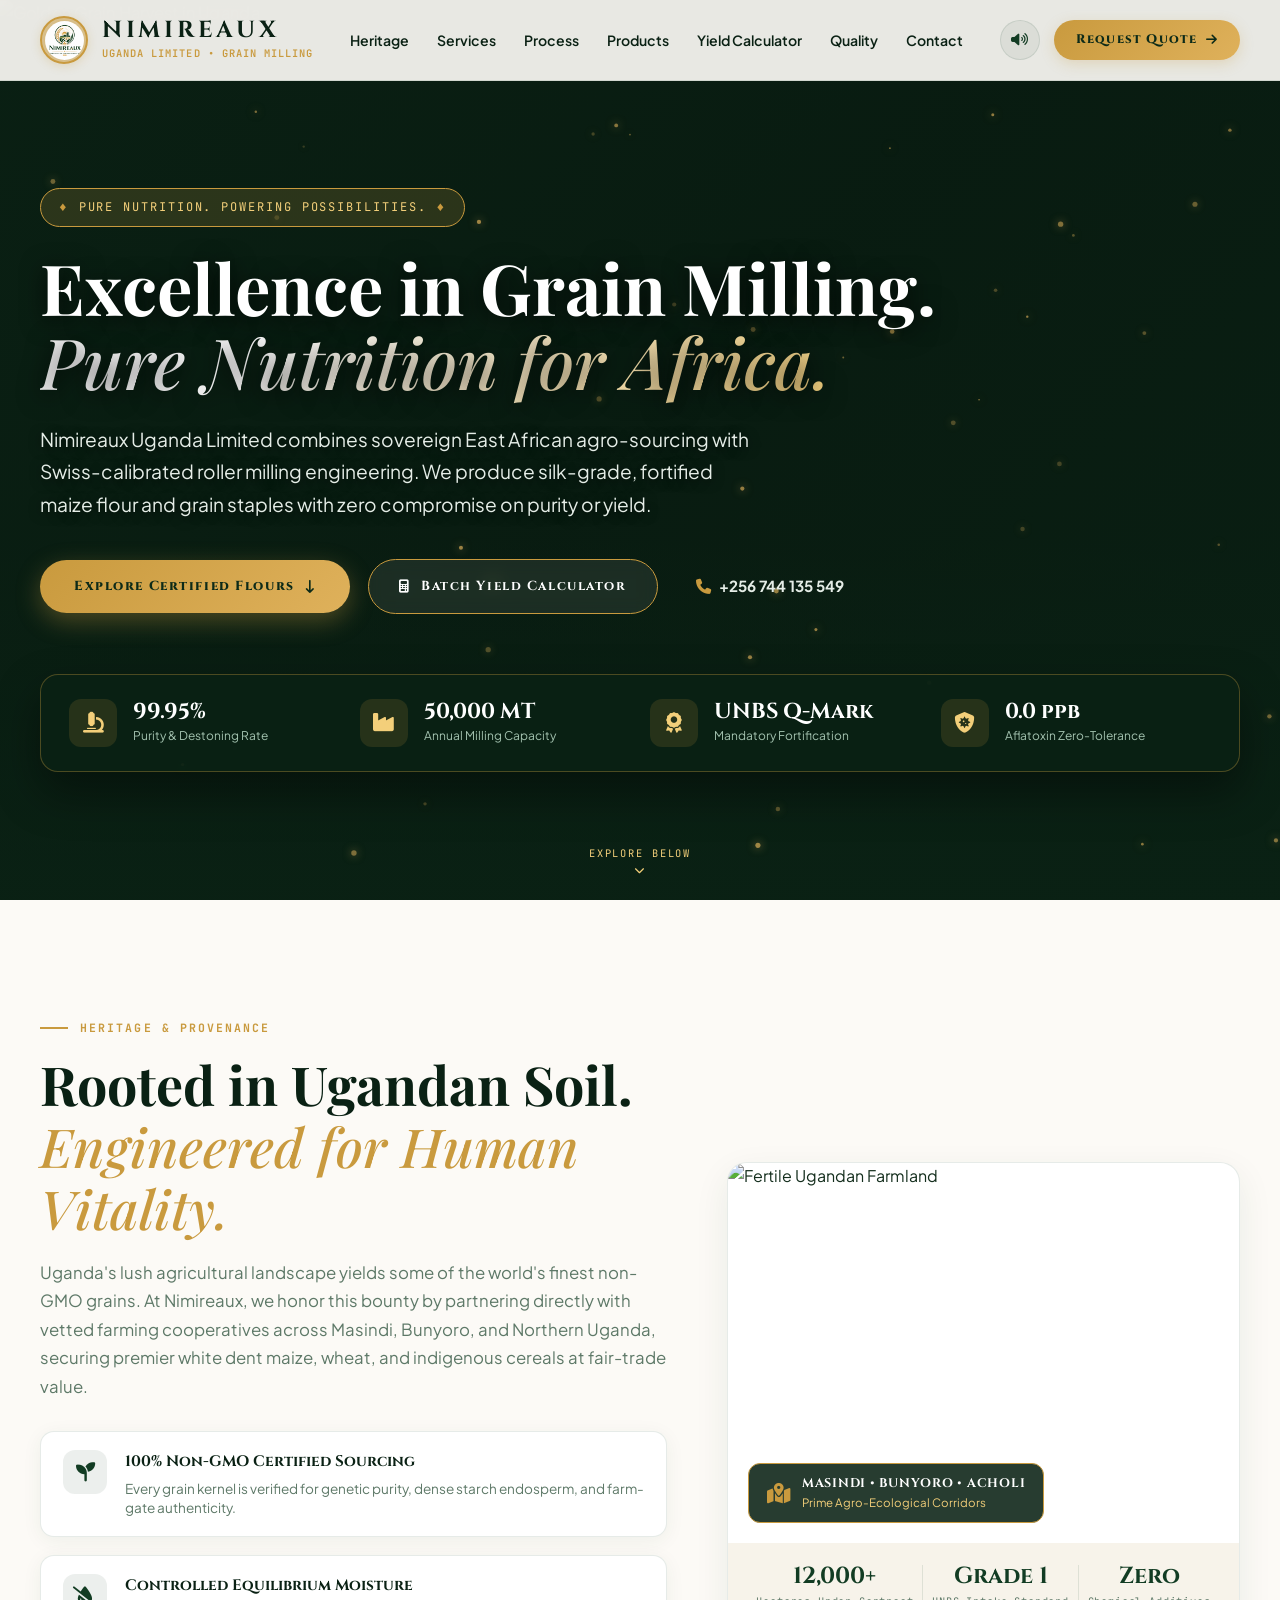
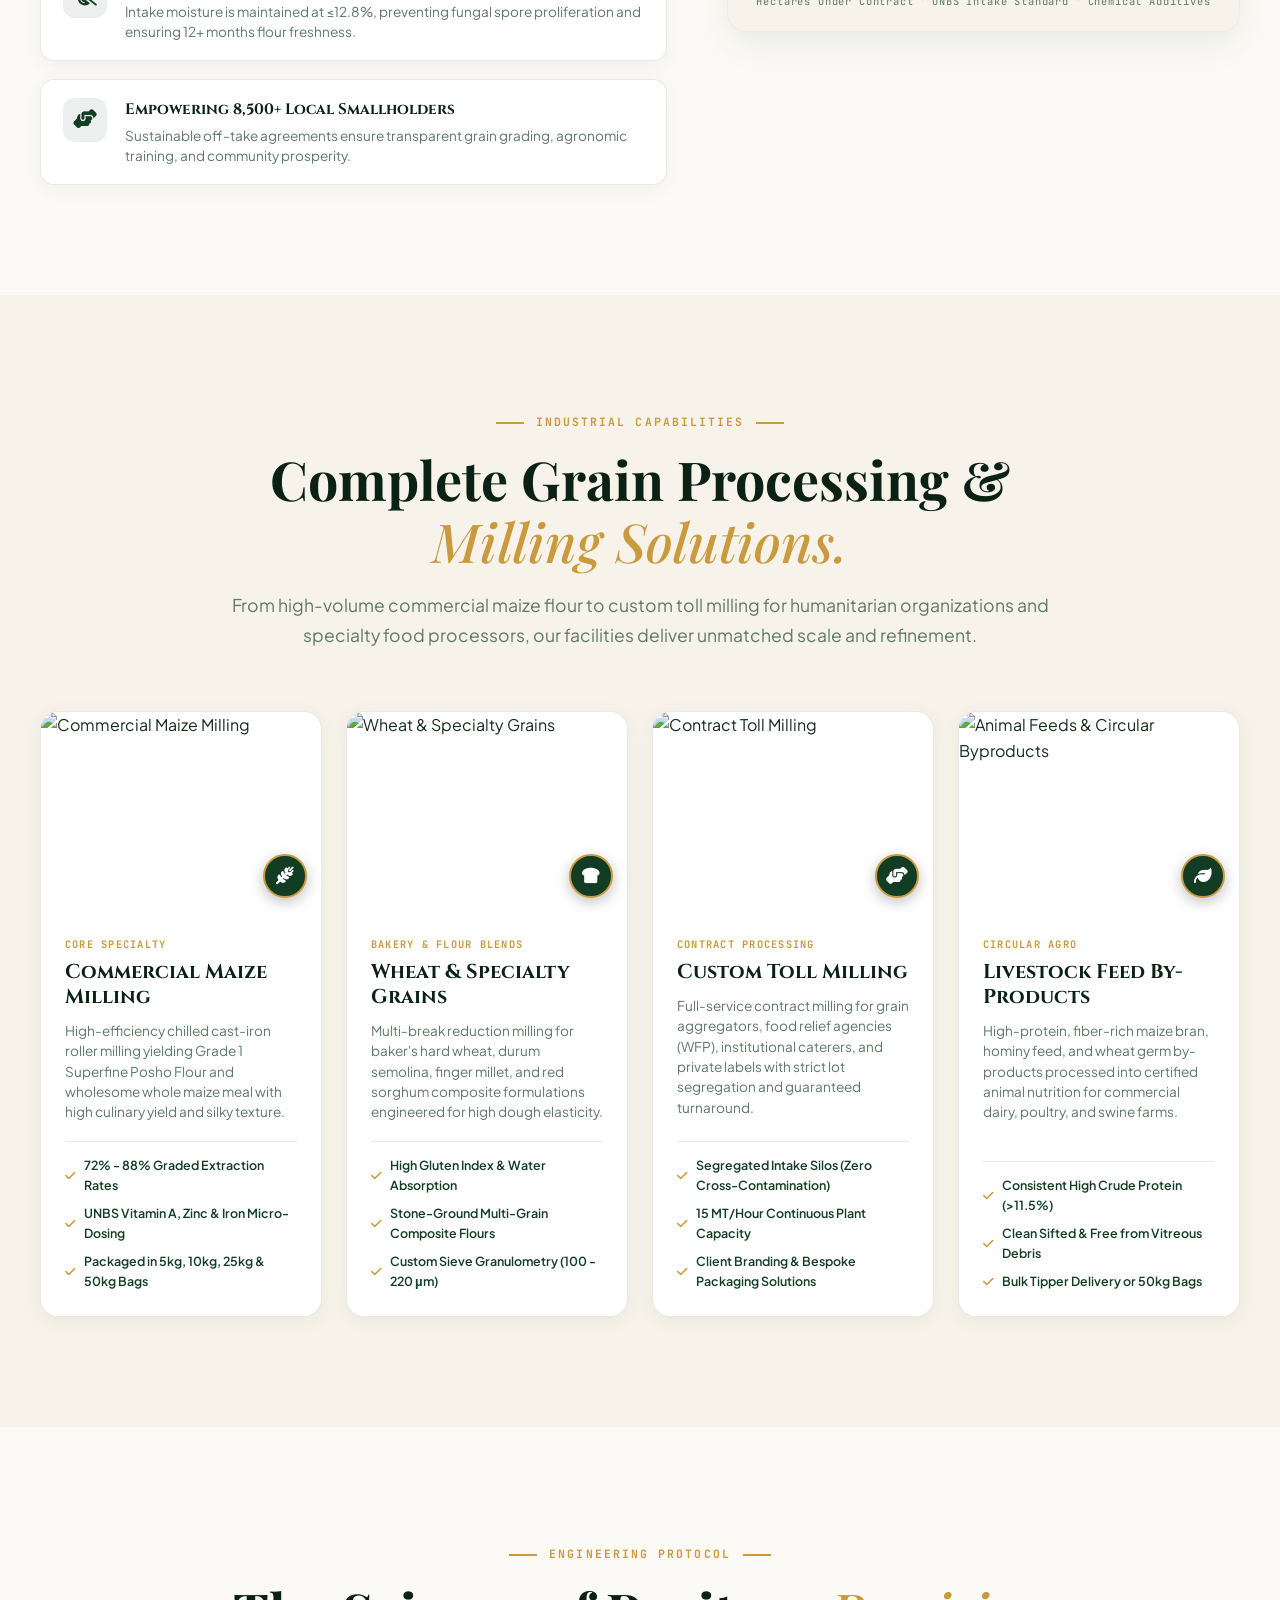
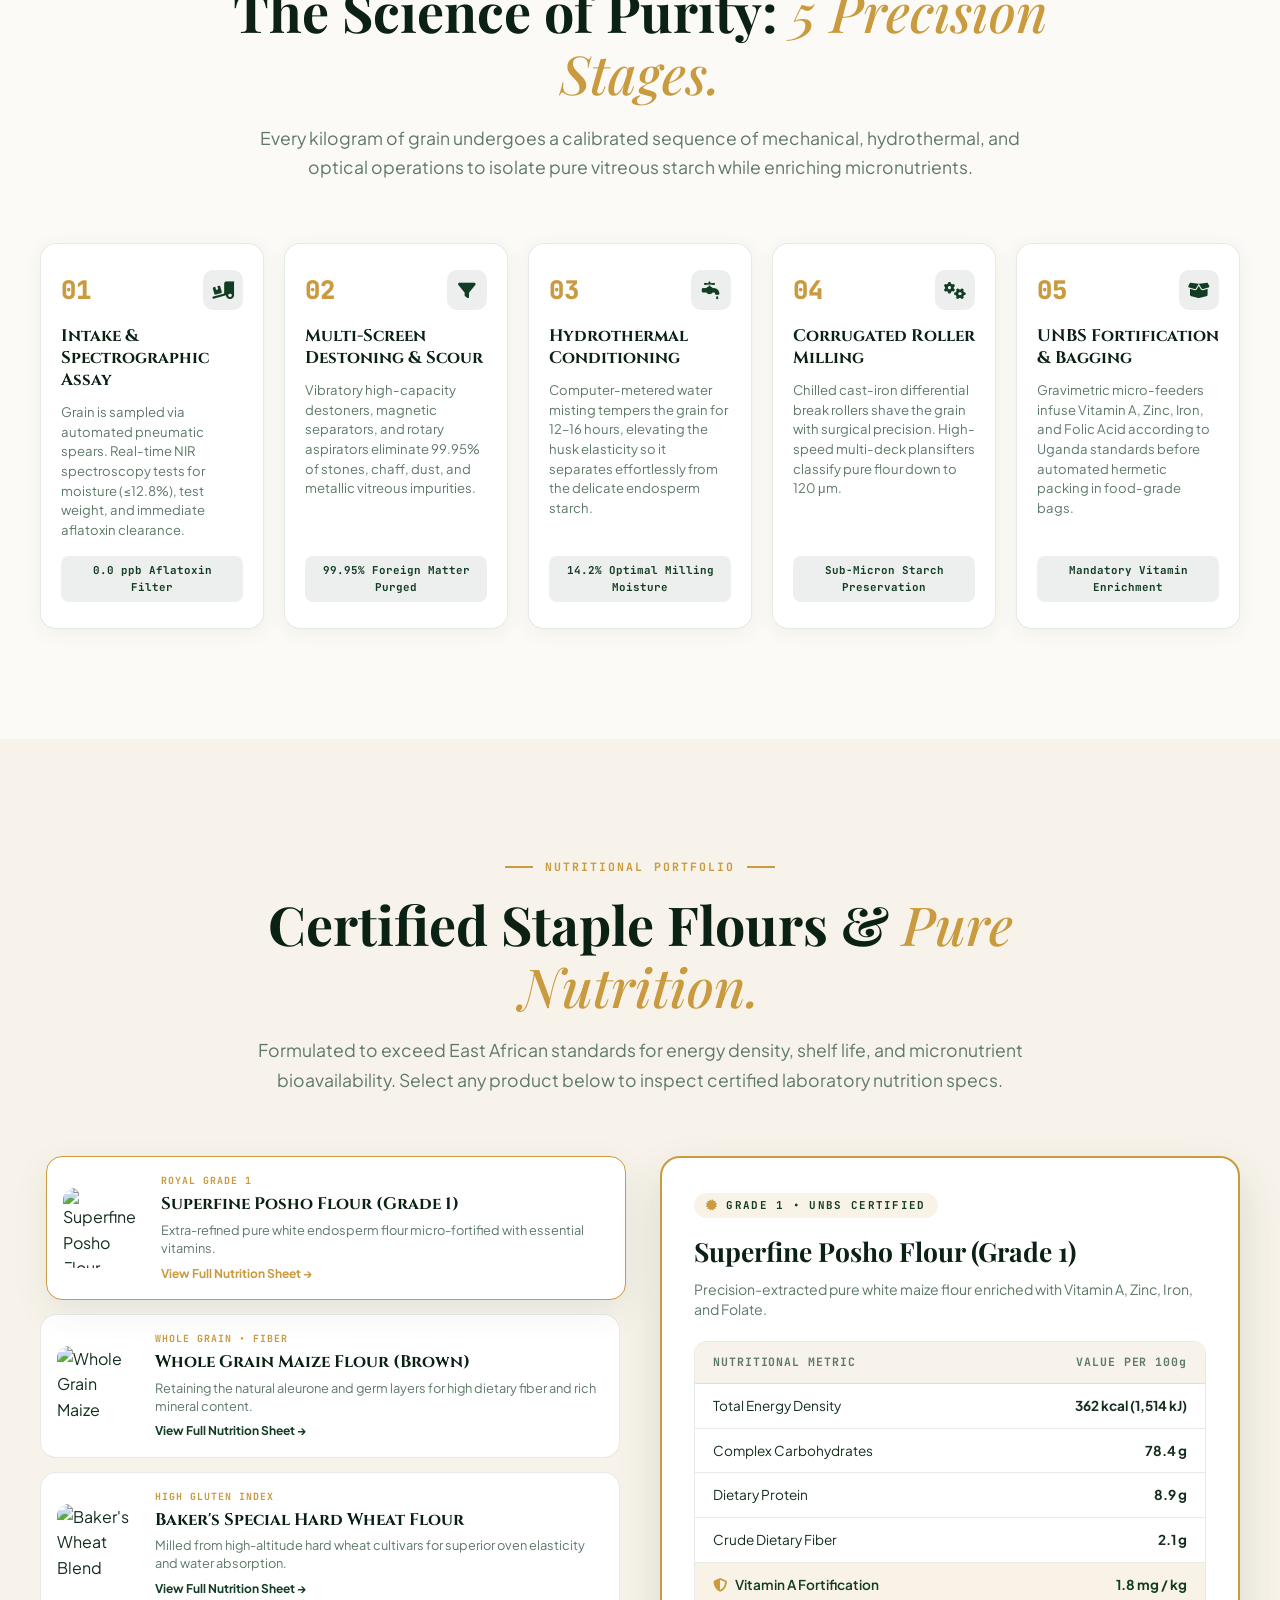
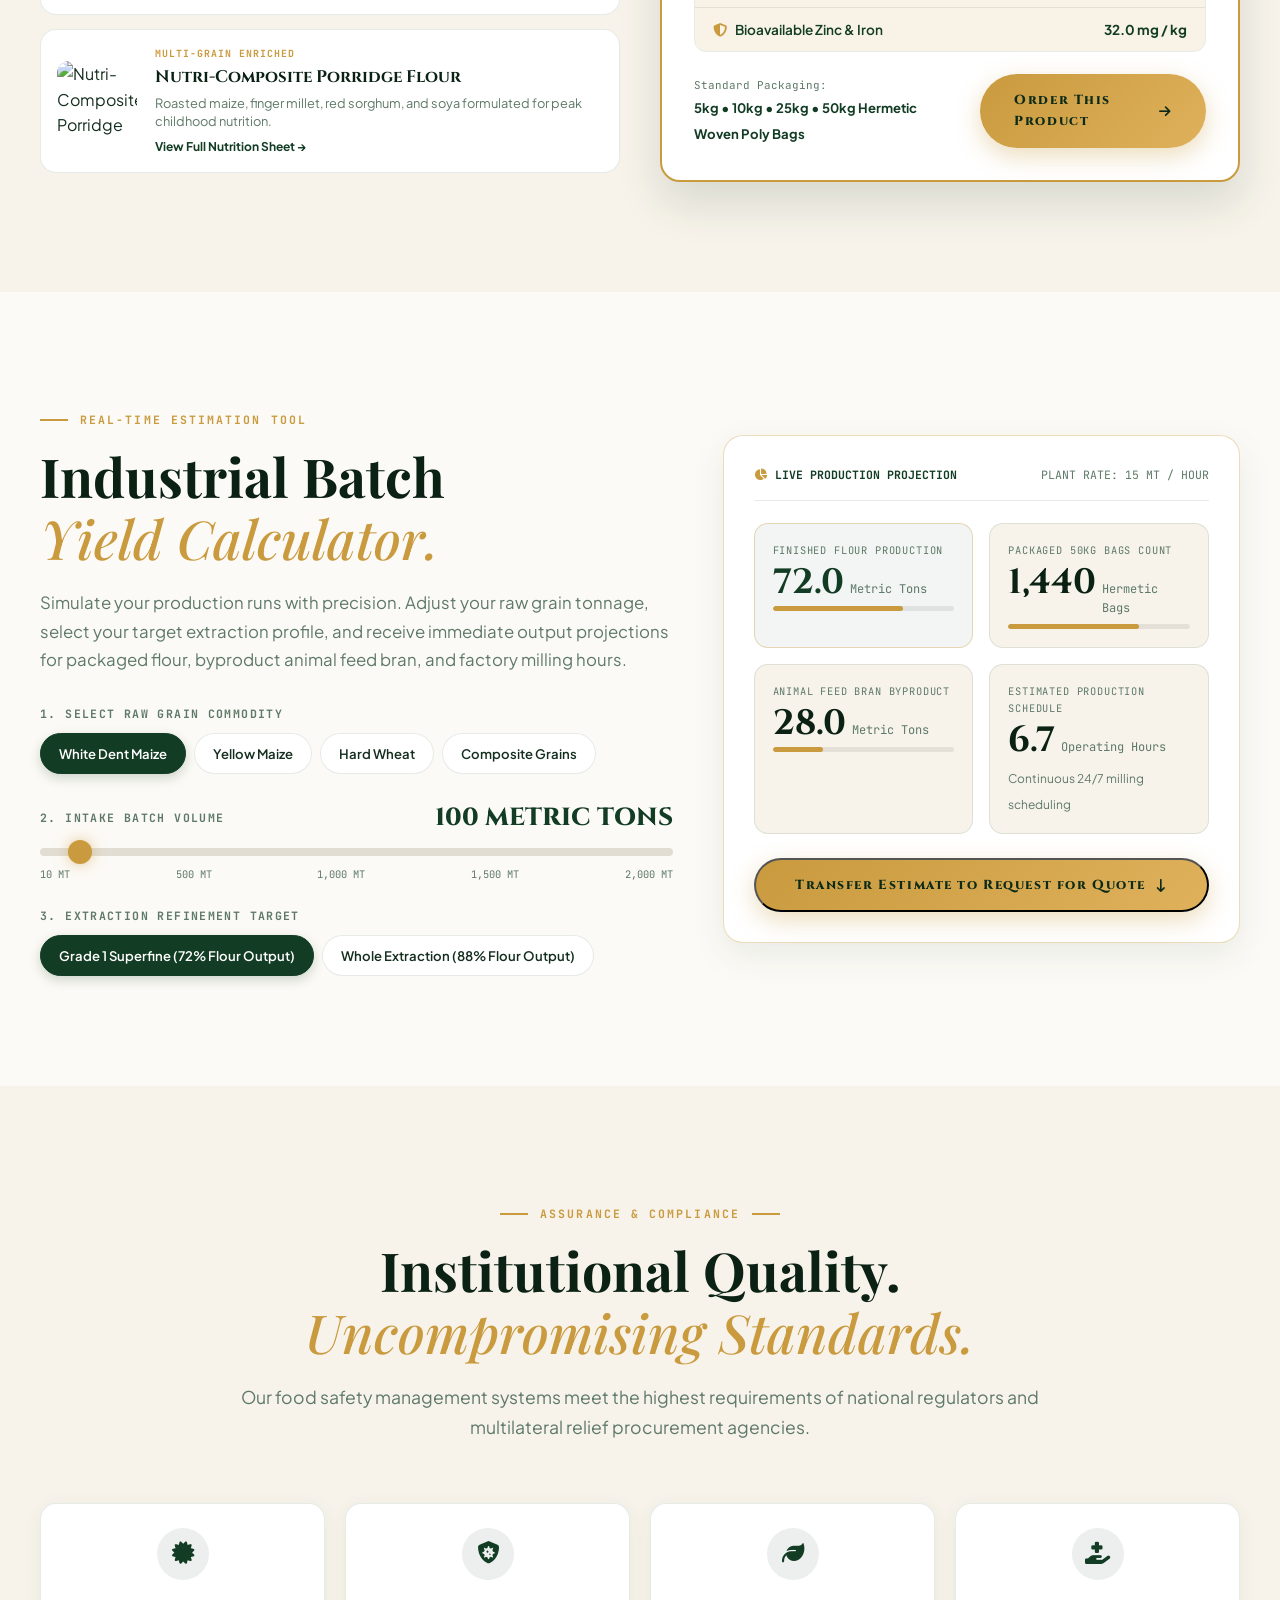
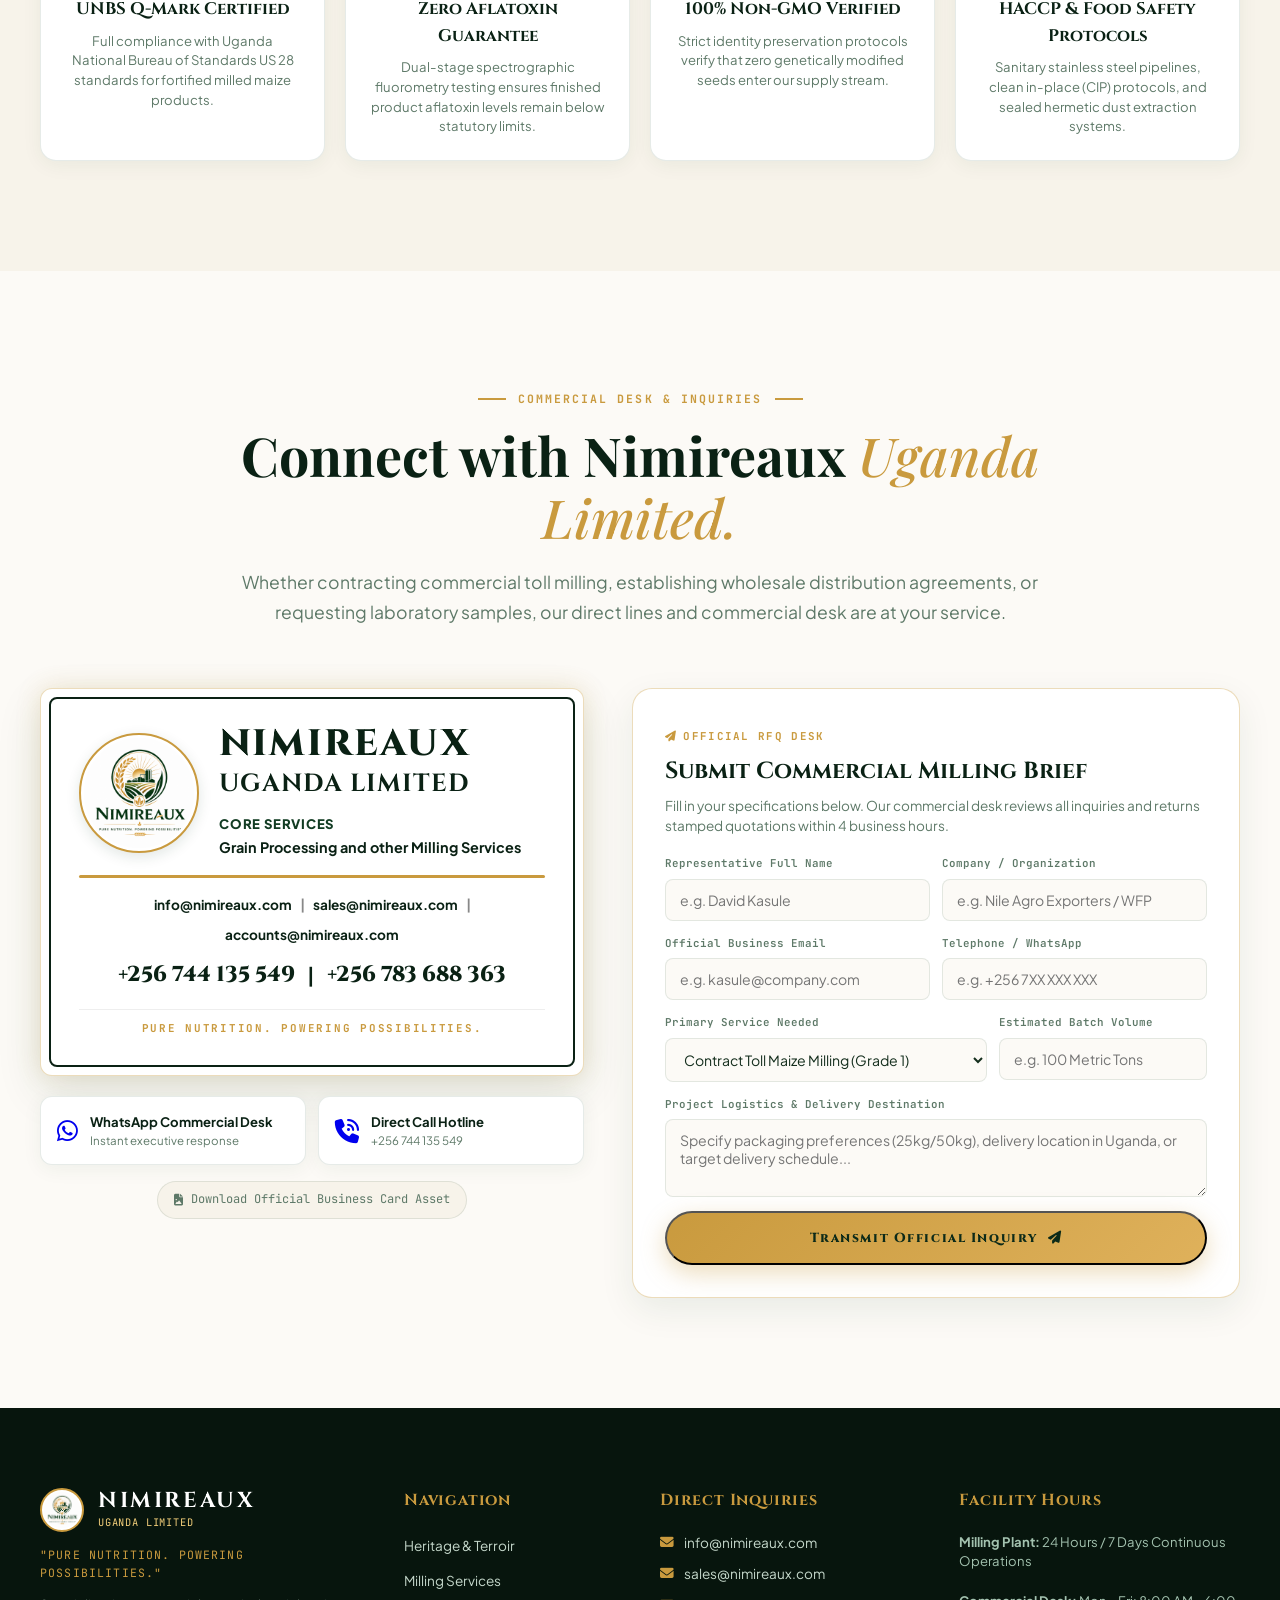
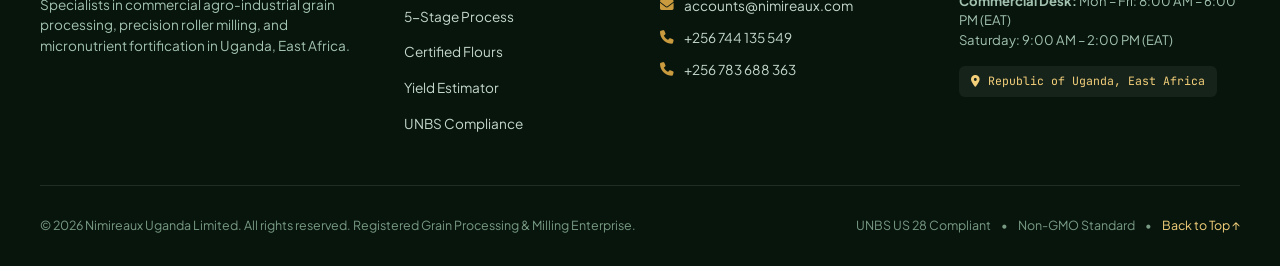
==== excellence/index.html @ 8cc7227f "feat: add 'excellence' fluid vertical scrolling edition with rich colors and luxury styling" ====
<!DOCTYPE html>
<html lang="en">
<head>
  <meta charset="UTF-8" />
  <meta name="viewport" content="width=device-width, initial-scale=1.0" />
  <title>NIMIREAUX UGANDA LIMITED &bull; Pure Nutrition. Powering Possibilities.</title>
  
  <!-- Favicon -->
  <link rel="icon" type="image/png" href="assets/logo.png" />
  
  <!-- Premium Google Fonts: Cinzel, Playfair Display, Plus Jakarta Sans, JetBrains Mono -->
  <link rel="preconnect" href="https://fonts.googleapis.com" />
  <link rel="preconnect" href="https://fonts.gstatic.com" crossorigin />
  <link href="https://fonts.googleapis.com/css2?family=Cinzel:wght@500;600;700;800;900&family=JetBrains+Mono:wght@400;500;700&family=Playfair+Display:ital,wght@0,500;0,600;0,700;0,800;1,400;1,600&family=Plus+Jakarta+Sans:wght@300;400;500;600;700;800&display=swap" rel="stylesheet" />
  
  <!-- Font Awesome 6 Icons -->
  <link rel="stylesheet" href="https://cdnjs.cloudflare.com/ajax/libs/font-awesome/6.4.0/css/all.min.css" />
  
  <!-- Excellence Stylesheet -->
  <link rel="stylesheet" href="styles.css" />
</head>
<body class="excellence-body">

  <!-- Top Real-Time Scroll Progress Indicator Bar -->
  <div class="scroll-progress-bar" id="scrollProgressBar"></div>

  <!-- Ambient Golden Particle Canvas (Hero Only) -->
  <canvas id="heroParticles"></canvas>

  <!-- =========================================================================
       STICKY LUXURY NAVIGATION HEADER
       ========================================================================= -->
  <header class="ex-navbar" id="exNavbar">
    <div class="nav-wrapper">
      
      <!-- Brand Crest & Monogram -->
      <a href="#hero" class="nav-brand">
        <div class="crest-frame">
          <img src="assets/logo.png" alt="Nimireaux Uganda Crest" class="crest-img" />
        </div>
        <div class="brand-text-block">
          <span class="brand-title">NIMIREAUX</span>
          <span class="brand-subtitle">UGANDA LIMITED &bull; GRAIN MILLING</span>
        </div>
      </a>

      <!-- Smooth Anchor Nav Links -->
      <nav class="nav-menu" id="navMenu">
        <a href="#about" class="nav-link">Heritage</a>
        <a href="#services" class="nav-link">Services</a>
        <a href="#process" class="nav-link">Process</a>
        <a href="#products" class="nav-link">Products</a>
        <a href="#calculator" class="nav-link">Yield Calculator</a>
        <a href="#quality" class="nav-link">Quality</a>
        <a href="#contact" class="nav-link">Contact</a>
      </nav>

      <!-- Right Action Tools -->
      <div class="nav-actions">
        <!-- Sound Chime Toggle -->
        <button class="tool-btn" id="soundBtn" title="Toggle Acoustic Feedback" aria-label="Toggle Sound">
          <i class="fa-solid fa-volume-high" id="soundIcon"></i>
        </button>

        <!-- Direct Quote CTA -->
        <a href="#rfq" class="btn-gold-nav">
          <span>Request Quote</span>
          <i class="fa-solid fa-arrow-right"></i>
        </a>

        <!-- Mobile Menu Hamburger -->
        <button class="mobile-toggle" id="mobileMenuBtn" aria-label="Toggle Navigation">
          <span></span>
          <span></span>
          <span></span>
        </button>
      </div>

    </div>
  </header>

  <!-- =========================================================================
       HERO SECTION (Majestic Full-Width Entrance)
       ========================================================================= -->
  <section class="hero-section" id="hero">
    <div class="hero-bg-layer">
      <img src="https://images.unsplash.com/photo-1500382017468-9049fed747ef?auto=format&fit=crop&w=2560&q=90" alt="Golden Grain Harvest in Uganda" class="hero-bg-img" />
      <div class="hero-rich-veil"></div>
    </div>

    <div class="hero-container">
      
      <div class="hero-content-box animate-on-scroll">
        
        <div class="hero-royal-pill">
          <span class="pill-sparkle">&diams;</span>
          <span>PURE NUTRITION. POWERING POSSIBILITIES.</span>
          <span class="pill-sparkle">&diams;</span>
        </div>

        <h1 class="hero-main-title">
          Excellence in Grain Milling. <br />
          <span class="hero-title-italic">Pure Nutrition for Africa.</span>
        </h1>

        <p class="hero-lead-text">
          Nimireaux Uganda Limited combines sovereign East African agro-sourcing with Swiss-calibrated roller milling engineering. We produce silk-grade, fortified maize flour and grain staples with zero compromise on purity or yield.
        </p>

        <div class="hero-cta-group">
          <a href="#products" class="btn-royal-solid">
            <span>Explore Certified Flours</span>
            <i class="fa-solid fa-arrow-down-long"></i>
          </a>
          <a href="#calculator" class="btn-royal-outline">
            <i class="fa-solid fa-calculator"></i>
            <span>Batch Yield Calculator</span>
          </a>
          <a href="tel:+256744135549" class="btn-royal-hotline">
            <i class="fa-solid fa-phone"></i>
            <span>+256 744 135 549</span>
          </a>
        </div>

      </div>

      <!-- Hero Metrics Bar -->
      <div class="hero-metrics-bar animate-on-scroll">
        <div class="metric-card">
          <div class="mc-icon"><i class="fa-solid fa-microscope"></i></div>
          <div class="mc-data">
            <span class="mc-number">99.95%</span>
            <span class="mc-caption">Purity &amp; Destoning Rate</span>
          </div>
        </div>

        <div class="metric-card">
          <div class="mc-icon"><i class="fa-solid fa-industry"></i></div>
          <div class="mc-data">
            <span class="mc-number">50,000 MT</span>
            <span class="mc-caption">Annual Milling Capacity</span>
          </div>
        </div>

        <div class="metric-card">
          <div class="mc-icon"><i class="fa-solid fa-award"></i></div>
          <div class="mc-data">
            <span class="mc-number">UNBS Q-Mark</span>
            <span class="mc-caption">Mandatory Fortification</span>
          </div>
        </div>

        <div class="metric-card">
          <div class="mc-icon"><i class="fa-solid fa-shield-virus"></i></div>
          <div class="mc-data">
            <span class="mc-number">0.0 ppb</span>
            <span class="mc-caption">Aflatoxin Zero-Tolerance</span>
          </div>
        </div>
      </div>

    </div>

    <!-- Scroll Down Indicator -->
    <a href="#about" class="hero-scroll-indicator" aria-label="Scroll to Heritage">
      <span>EXPLORE BELOW</span>
      <i class="fa-solid fa-chevron-down"></i>
    </a>
  </section>

  <!-- =========================================================================
       HERITAGE & SOURCING SECTION ("The Soil, The Seed, The Standard")
       ========================================================================= -->
  <section class="page-section section-heritage" id="about">
    <div class="section-container">
      
      <div class="dual-content-grid">
        
        <!-- Left: Editorial Storytelling -->
        <div class="content-text-col animate-on-scroll">
          <div class="section-gold-eyebrow">
            <span class="eyebrow-line"></span>
            <span>HERITAGE &amp; PROVENANCE</span>
          </div>

          <h2 class="section-title-large">
            Rooted in Ugandan Soil. <br />
            <span class="title-serif-italic">Engineered for Human Vitality.</span>
          </h2>

          <p class="section-intro-text">
            Uganda's lush agricultural landscape yields some of the world's finest non-GMO grains. At Nimireaux, we honor this bounty by partnering directly with vetted farming cooperatives across Masindi, Bunyoro, and Northern Uganda, securing premier white dent maize, wheat, and indigenous cereals at fair-trade value.
          </p>

          <div class="heritage-pillars-list">
            <div class="pillar-item">
              <div class="pi-bullet"><i class="fa-solid fa-seedling"></i></div>
              <div class="pi-body">
                <h4>100% Non-GMO Certified Sourcing</h4>
                <p>Every grain kernel is verified for genetic purity, dense starch endosperm, and farm-gate authenticity.</p>
              </div>
            </div>

            <div class="pillar-item">
              <div class="pi-bullet"><i class="fa-solid fa-droplet-slash"></i></div>
              <div class="pi-body">
                <h4>Controlled Equilibrium Moisture</h4>
                <p>Intake moisture is maintained at &le;12.8%, preventing fungal spore proliferation and ensuring 12+ months flour freshness.</p>
              </div>
            </div>

            <div class="pillar-item">
              <div class="pi-bullet"><i class="fa-solid fa-handshake-angle"></i></div>
              <div class="pi-body">
                <h4>Empowering 8,500+ Local Smallholders</h4>
                <p>Sustainable off-take agreements ensure transparent grain grading, agronomic training, and community prosperity.</p>
              </div>
            </div>
          </div>
        </div>

        <!-- Right: Photographic Showcase Card -->
        <div class="content-visual-col animate-on-scroll">
          <div class="heritage-visual-card">
            <div class="hvc-frame">
              <img src="https://images.unsplash.com/photo-1500937386664-56d1dfef3854?auto=format&fit=crop&w=1400&q=85" alt="Fertile Ugandan Farmland" class="hvc-photo" />
              <div class="hvc-badge-gold">
                <i class="fa-solid fa-map-location-dot"></i>
                <div>
                  <strong>MASINDI &bull; BUNYORO &bull; ACHOLI</strong>
                  <span>Prime Agro-Ecological Corridors</span>
                </div>
              </div>
            </div>

            <div class="hvc-caption-box">
              <div class="hcb-stat">
                <span class="hcb-val">12,000+</span>
                <span class="hcb-lbl">Hectares Under Contract</span>
              </div>
              <div class="hcb-divider"></div>
              <div class="hcb-stat">
                <span class="hcb-val">Grade 1</span>
                <span class="hcb-lbl">UNBS Intake Standard</span>
              </div>
              <div class="hcb-divider"></div>
              <div class="hcb-stat">
                <span class="hcb-val">Zero</span>
                <span class="hcb-lbl">Chemical Additives</span>
              </div>
            </div>
          </div>
        </div>

      </div>

    </div>
  </section>

  <!-- =========================================================================
       CORE SERVICES & COMPLETE MILLING SOLUTIONS
       ========================================================================= -->
  <section class="page-section section-services" id="services">
    <div class="section-container">
      
      <div class="section-header-center animate-on-scroll">
        <div class="section-gold-eyebrow justify-center">
          <span class="eyebrow-line"></span>
          <span>INDUSTRIAL CAPABILITIES</span>
          <span class="eyebrow-line"></span>
        </div>
        <h2 class="section-title-large">
          Complete Grain Processing &amp; <span class="title-serif-italic">Milling Solutions.</span>
        </h2>
        <p class="section-subtitle-center">
          From high-volume commercial maize flour to custom toll milling for humanitarian organizations and specialty food processors, our facilities deliver unmatched scale and refinement.
        </p>
      </div>

      <!-- Services Grid (4 Cards) -->
      <div class="services-cards-grid">
        
        <!-- Service Card 1 -->
        <div class="service-card animate-on-scroll">
          <div class="sc-image-wrap">
            <img src="https://images.unsplash.com/photo-1587293852726-70cdb56c2866?auto=format&fit=crop&w=800&q=85" alt="Commercial Maize Milling" class="sc-img" />
            <div class="sc-icon-tag"><i class="fa-solid fa-wheat-awn"></i></div>
          </div>
          <div class="sc-body">
            <span class="sc-category">CORE SPECIALTY</span>
            <h3 class="sc-title">Commercial Maize Milling</h3>
            <p class="sc-desc">
              High-efficiency chilled cast-iron roller milling yielding Grade 1 Superfine Posho Flour and wholesome whole maize meal with high culinary yield and silky texture.
            </p>
            <ul class="sc-specs-list">
              <li><i class="fa-solid fa-check"></i> 72% - 88% Graded Extraction Rates</li>
              <li><i class="fa-solid fa-check"></i> UNBS Vitamin A, Zinc &amp; Iron Micro-Dosing</li>
              <li><i class="fa-solid fa-check"></i> Packaged in 5kg, 10kg, 25kg &amp; 50kg Bags</li>
            </ul>
          </div>
        </div>

        <!-- Service Card 2 -->
        <div class="service-card animate-on-scroll">
          <div class="sc-image-wrap">
            <img src="https://images.unsplash.com/photo-1509440159596-0249088772ff?auto=format&fit=crop&w=800&q=85" alt="Wheat & Specialty Grains" class="sc-img" />
            <div class="sc-icon-tag"><i class="fa-solid fa-bread-slice"></i></div>
          </div>
          <div class="sc-body">
            <span class="sc-category">BAKERY &amp; FLOUR BLENDS</span>
            <h3 class="sc-title">Wheat &amp; Specialty Grains</h3>
            <p class="sc-desc">
              Multi-break reduction milling for baker's hard wheat, durum semolina, finger millet, and red sorghum composite formulations engineered for high dough elasticity.
            </p>
            <ul class="sc-specs-list">
              <li><i class="fa-solid fa-check"></i> High Gluten Index &amp; Water Absorption</li>
              <li><i class="fa-solid fa-check"></i> Stone-Ground Multi-Grain Composite Flours</li>
              <li><i class="fa-solid fa-check"></i> Custom Sieve Granulometry (100 - 220 &mu;m)</li>
            </ul>
          </div>
        </div>

        <!-- Service Card 3 -->
        <div class="service-card animate-on-scroll">
          <div class="sc-image-wrap">
            <img src="https://images.unsplash.com/photo-1595974482597-4b8da8879bc5?auto=format&fit=crop&w=800&q=85" alt="Contract Toll Milling" class="sc-img" />
            <div class="sc-icon-tag"><i class="fa-solid fa-handshake-angle"></i></div>
          </div>
          <div class="sc-body">
            <span class="sc-category">CONTRACT PROCESSING</span>
            <h3 class="sc-title">Custom Toll Milling</h3>
            <p class="sc-desc">
              Full-service contract milling for grain aggregators, food relief agencies (WFP), institutional caterers, and private labels with strict lot segregation and guaranteed turnaround.
            </p>
            <ul class="sc-specs-list">
              <li><i class="fa-solid fa-check"></i> Segregated Intake Silos (Zero Cross-Contamination)</li>
              <li><i class="fa-solid fa-check"></i> 15 MT/Hour Continuous Plant Capacity</li>
              <li><i class="fa-solid fa-check"></i> Client Branding &amp; Bespoke Packaging Solutions</li>
            </ul>
          </div>
        </div>

        <!-- Service Card 4 -->
        <div class="service-card animate-on-scroll">
          <div class="sc-image-wrap">
            <img src="https://images.unsplash.com/photo-1551754655-cd27e38d2076?auto=format&fit=crop&w=800&q=85" alt="Animal Feeds & Circular Byproducts" class="sc-img" />
            <div class="sc-icon-tag"><i class="fa-solid fa-leaf"></i></div>
          </div>
          <div class="sc-body">
            <span class="sc-category">CIRCULAR AGRO</span>
            <h3 class="sc-title">Livestock Feed By-Products</h3>
            <p class="sc-desc">
              High-protein, fiber-rich maize bran, hominy feed, and wheat germ by-products processed into certified animal nutrition for commercial dairy, poultry, and swine farms.
            </p>
            <ul class="sc-specs-list">
              <li><i class="fa-solid fa-check"></i> Consistent High Crude Protein (&gt;11.5%)</li>
              <li><i class="fa-solid fa-check"></i> Clean Sifted &amp; Free from Vitreous Debris</li>
              <li><i class="fa-solid fa-check"></i> Bulk Tipper Delivery or 50kg Bags</li>
            </ul>
          </div>
        </div>

      </div>

    </div>
  </section>

  <!-- =========================================================================
       THE PRECISION 5-STAGE PROCESS PIPELINE
       ========================================================================= -->
  <section class="page-section section-process" id="process">
    <div class="section-container">
      
      <div class="section-header-center animate-on-scroll">
        <div class="section-gold-eyebrow justify-center">
          <span class="eyebrow-line"></span>
          <span>ENGINEERING PROTOCOL</span>
          <span class="eyebrow-line"></span>
        </div>
        <h2 class="section-title-large">
          The Science of Purity: <span class="title-serif-italic">5 Precision Stages.</span>
        </h2>
        <p class="section-subtitle-center">
          Every kilogram of grain undergoes a calibrated sequence of mechanical, hydrothermal, and optical operations to isolate pure vitreous starch while enriching micronutrients.
        </p>
      </div>

      <!-- Process Pipeline Timeline -->
      <div class="process-timeline-flow">
        
        <!-- Step 1 -->
        <div class="process-step-node animate-on-scroll">
          <div class="psn-header">
            <span class="psn-num">01</span>
            <div class="psn-icon"><i class="fa-solid fa-truck-ramp-box"></i></div>
          </div>
          <h4 class="psn-title">Intake &amp; Spectrographic Assay</h4>
          <p class="psn-desc">
            Grain is sampled via automated pneumatic spears. Real-time NIR spectroscopy tests for moisture (&le;12.8%), test weight, and immediate aflatoxin clearance.
          </p>
          <div class="psn-badge">0.0 ppb Aflatoxin Filter</div>
        </div>

        <!-- Step 2 -->
        <div class="process-step-node animate-on-scroll">
          <div class="psn-header">
            <span class="psn-num">02</span>
            <div class="psn-icon"><i class="fa-solid fa-filter"></i></div>
          </div>
          <h4 class="psn-title">Multi-Screen Destoning &amp; Scour</h4>
          <p class="psn-desc">
            Vibratory high-capacity destoners, magnetic separators, and rotary aspirators eliminate 99.95% of stones, chaff, dust, and metallic vitreous impurities.
          </p>
          <div class="psn-badge">99.95% Foreign Matter Purged</div>
        </div>

        <!-- Step 3 -->
        <div class="process-step-node animate-on-scroll">
          <div class="psn-header">
            <span class="psn-num">03</span>
            <div class="psn-icon"><i class="fa-solid fa-faucet-drip"></i></div>
          </div>
          <h4 class="psn-title">Hydrothermal Conditioning</h4>
          <p class="psn-desc">
            Computer-metered water misting tempers the grain for 12–16 hours, elevating the husk elasticity so it separates effortlessly from the delicate endosperm starch.
          </p>
          <div class="psn-badge">14.2% Optimal Milling Moisture</div>
        </div>

        <!-- Step 4 -->
        <div class="process-step-node animate-on-scroll">
          <div class="psn-header">
            <span class="psn-num">04</span>
            <div class="psn-icon"><i class="fa-solid fa-gears"></i></div>
          </div>
          <h4 class="psn-title">Corrugated Roller Milling</h4>
          <p class="psn-desc">
            Chilled cast-iron differential break rollers shave the grain with surgical precision. High-speed multi-deck plansifters classify pure flour down to 120 &mu;m.
          </p>
          <div class="psn-badge">Sub-Micron Starch Preservation</div>
        </div>

        <!-- Step 5 -->
        <div class="process-step-node animate-on-scroll">
          <div class="psn-header">
            <span class="psn-num">05</span>
            <div class="psn-icon"><i class="fa-solid fa-box-open"></i></div>
          </div>
          <h4 class="psn-title">UNBS Fortification &amp; Bagging</h4>
          <p class="psn-desc">
            Gravimetric micro-feeders infuse Vitamin A, Zinc, Iron, and Folic Acid according to Uganda standards before automated hermetic packing in food-grade bags.
          </p>
          <div class="psn-badge">Mandatory Vitamin Enrichment</div>
        </div>

      </div>

    </div>
  </section>

  <!-- =========================================================================
       CERTIFIED FLOUR PRODUCTS SHOWCASE
       ========================================================================= -->
  <section class="page-section section-products" id="products">
    <div class="section-container">
      
      <div class="section-header-center animate-on-scroll">
        <div class="section-gold-eyebrow justify-center">
          <span class="eyebrow-line"></span>
          <span>NUTRITIONAL PORTFOLIO</span>
          <span class="eyebrow-line"></span>
        </div>
        <h2 class="section-title-large">
          Certified Staple Flours &amp; <span class="title-serif-italic">Pure Nutrition.</span>
        </h2>
        <p class="section-subtitle-center">
          Formulated to exceed East African standards for energy density, shelf life, and micronutrient bioavailability. Select any product below to inspect certified laboratory nutrition specs.
        </p>
      </div>

      <div class="products-dual-layout">
        
        <!-- Left Column: Product Selection Cards -->
        <div class="products-list-col animate-on-scroll">
          
          <div class="product-pick-card active" data-prod-id="0" onclick="switchProductSpec(0)">
            <div class="ppc-thumb">
              <img src="https://images.unsplash.com/photo-1509440159596-0249088772ff?auto=format&fit=crop&w=400&q=80" alt="Superfine Posho Flour" />
            </div>
            <div class="ppc-info">
              <span class="ppc-tag">ROYAL GRADE 1</span>
              <h4>Superfine Posho Flour (Grade 1)</h4>
              <p>Extra-refined pure white endosperm flour micro-fortified with essential vitamins.</p>
              <span class="ppc-action">View Full Nutrition Sheet &rarr;</span>
            </div>
          </div>

          <div class="product-pick-card" data-prod-id="1" onclick="switchProductSpec(1)">
            <div class="ppc-thumb">
              <img src="https://images.unsplash.com/photo-1551754655-cd27e38d2076?auto=format&fit=crop&w=400&q=80" alt="Whole Grain Maize Flour" />
            </div>
            <div class="ppc-info">
              <span class="ppc-tag">WHOLE GRAIN &bull; FIBER</span>
              <h4>Whole Grain Maize Flour (Brown)</h4>
              <p>Retaining the natural aleurone and germ layers for high dietary fiber and rich mineral content.</p>
              <span class="ppc-action">View Full Nutrition Sheet &rarr;</span>
            </div>
          </div>

          <div class="product-pick-card" data-prod-id="2" onclick="switchProductSpec(2)">
            <div class="ppc-thumb">
              <img src="https://images.unsplash.com/photo-1500382017468-9049fed747ef?auto=format&fit=crop&w=400&q=80" alt="Baker's Wheat Blend" />
            </div>
            <div class="ppc-info">
              <span class="ppc-tag">HIGH GLUTEN INDEX</span>
              <h4>Baker's Special Hard Wheat Flour</h4>
              <p>Milled from high-altitude hard wheat cultivars for superior oven elasticity and water absorption.</p>
              <span class="ppc-action">View Full Nutrition Sheet &rarr;</span>
            </div>
          </div>

          <div class="product-pick-card" data-prod-id="3" onclick="switchProductSpec(3)">
            <div class="ppc-thumb">
              <img src="https://images.unsplash.com/photo-1587293852726-70cdb56c2866?auto=format&fit=crop&w=400&q=80" alt="Nutri-Composite Porridge Flour" />
            </div>
            <div class="ppc-info">
              <span class="ppc-tag">MULTI-GRAIN ENRICHED</span>
              <h4>Nutri-Composite Porridge Flour</h4>
              <p>Roasted maize, finger millet, red sorghum, and soya formulated for peak childhood nutrition.</p>
              <span class="ppc-action">View Full Nutrition Sheet &rarr;</span>
            </div>
          </div>

        </div>

        <!-- Right Column: Interactive Nutritional Facts Label Display -->
        <div class="product-display-col animate-on-scroll">
          <div class="nutrition-label-box" id="nutritionBox">
            
            <div class="nlb-header">
              <div class="nlb-crest-badge">
                <i class="fa-solid fa-certificate"></i>
                <span id="labelGrade">GRADE 1 &bull; UNBS CERTIFIED</span>
              </div>
              <h3 class="nlb-title" id="labelTitle">Superfine Posho Flour (Grade 1)</h3>
              <p class="nlb-sub" id="labelDesc">Precision-extracted pure white maize flour enriched with Vitamin A, Zinc, Iron, and Folate.</p>
            </div>

            <div class="nlb-table">
              <div class="nlb-row head">
                <span>NUTRITIONAL METRIC</span>
                <span>VALUE PER 100g</span>
              </div>
              <div class="nlb-row">
                <span>Total Energy Density</span>
                <strong id="valEnergy">362 kcal (1,514 kJ)</strong>
              </div>
              <div class="nlb-row">
                <span>Complex Carbohydrates</span>
                <strong id="valCarbs">78.4 g</strong>
              </div>
              <div class="nlb-row">
                <span>Dietary Protein</span>
                <strong id="valProtein">8.9 g</strong>
              </div>
              <div class="nlb-row">
                <span>Crude Dietary Fiber</span>
                <strong id="valFiber">2.1 g</strong>
              </div>
              <div class="nlb-row gold-row">
                <span><i class="fa-solid fa-shield-halved"></i> Vitamin A Fortification</span>
                <strong id="valVitA">1.8 mg / kg</strong>
              </div>
              <div class="nlb-row gold-row">
                <span><i class="fa-solid fa-shield-halved"></i> Bioavailable Zinc &amp; Iron</span>
                <strong id="valZinc">32.0 mg / kg</strong>
              </div>
            </div>

            <div class="nlb-footer">
              <div class="nlb-packaging">
                <span>Standard Packaging:</span>
                <strong>5kg &bull; 10kg &bull; 25kg &bull; 50kg Hermetic Woven Poly Bags</strong>
              </div>
              <a href="#rfq" class="btn-royal-solid" onclick="orderProductFromLabel()">
                <span>Order This Product</span>
                <i class="fa-solid fa-arrow-right"></i>
              </a>
            </div>

          </div>
        </div>

      </div>

    </div>
  </section>

  <!-- =========================================================================
       INTERACTIVE INDUSTRIAL BATCH YIELD CALCULATOR
       ========================================================================= -->
  <section class="page-section section-calculator" id="calculator">
    <div class="section-container">
      
      <div class="dual-content-grid calc-grid">
        
        <!-- Calculator Controls -->
        <div class="content-text-col animate-on-scroll">
          <div class="section-gold-eyebrow">
            <span class="eyebrow-line"></span>
            <span>REAL-TIME ESTIMATION TOOL</span>
          </div>

          <h2 class="section-title-large">
            Industrial Batch <br />
            <span class="title-serif-italic">Yield Calculator.</span>
          </h2>

          <p class="section-intro-text">
            Simulate your production runs with precision. Adjust your raw grain tonnage, select your target extraction profile, and receive immediate output projections for packaged flour, byproduct animal feed bran, and factory milling hours.
          </p>

          <div class="calc-form-shell">
            
            <!-- Commodity Selector -->
            <div class="cfs-group">
              <label class="cfs-label">1. SELECT RAW GRAIN COMMODITY</label>
              <div class="cfs-radios">
                <label class="cfs-radio-pill active">
                  <input type="radio" name="calcGrain" value="white_maize" checked onchange="runLiveCalculation()" />
                  <span>White Dent Maize</span>
                </label>
                <label class="cfs-radio-pill">
                  <input type="radio" name="calcGrain" value="yellow_maize" onchange="runLiveCalculation()" />
                  <span>Yellow Maize</span>
                </label>
                <label class="cfs-radio-pill">
                  <input type="radio" name="calcGrain" value="wheat" onchange="runLiveCalculation()" />
                  <span>Hard Wheat</span>
                </label>
                <label class="cfs-radio-pill">
                  <input type="radio" name="calcGrain" value="composite" onchange="runLiveCalculation()" />
                  <span>Composite Grains</span>
                </label>
              </div>
            </div>

            <!-- Tonnage Range Slider -->
            <div class="cfs-group">
              <div class="cfs-slider-header">
                <label class="cfs-label">2. INTAKE BATCH VOLUME</label>
                <span class="cfs-display-num" id="calcTonnageDisplay">100 METRIC TONS</span>
              </div>
              <input type="range" min="10" max="2000" step="10" value="100" class="cfs-range-slider" id="calcSlider" oninput="updateLiveSlider(this.value)" />
              <div class="cfs-marks">
                <span>10 MT</span>
                <span>500 MT</span>
                <span>1,000 MT</span>
                <span>1,500 MT</span>
                <span>2,000 MT</span>
              </div>
            </div>

            <!-- Extraction Target -->
            <div class="cfs-group">
              <label class="cfs-label">3. EXTRACTION REFINEMENT TARGET</label>
              <div class="cfs-radios">
                <label class="cfs-radio-pill active">
                  <input type="radio" name="calcGrade" value="grade1" checked onchange="runLiveCalculation()" />
                  <span>Grade 1 Superfine (72% Flour Output)</span>
                </label>
                <label class="cfs-radio-pill">
                  <input type="radio" name="calcGrade" value="whole" onchange="runLiveCalculation()" />
                  <span>Whole Extraction (88% Flour Output)</span>
                </label>
              </div>
            </div>

          </div>
        </div>

        <!-- Real-Time Readout Dashboard -->
        <div class="content-visual-col animate-on-scroll">
          <div class="calc-telemetry-dashboard">
            
            <div class="ctd-header">
              <span class="ctd-badge"><i class="fa-solid fa-chart-pie"></i> LIVE PRODUCTION PROJECTION</span>
              <span class="ctd-status">PLANT RATE: 15 MT / HOUR</span>
            </div>

            <div class="ctd-meters-deck">
              
              <!-- Meter 1 -->
              <div class="ctd-meter primary-meter">
                <span class="cmd-label">FINISHED FLOUR PRODUCTION</span>
                <div class="cmd-value-box">
                  <span class="cmd-number" id="resFlourNum">72.0</span>
                  <span class="cmd-unit">Metric Tons</span>
                </div>
                <div class="cmd-track">
                  <div class="cmd-bar" id="resFlourBar" style="width: 72%;"></div>
                </div>
              </div>

              <!-- Meter 2 -->
              <div class="ctd-meter">
                <span class="cmd-label">PACKAGED 50KG BAGS COUNT</span>
                <div class="cmd-value-box">
                  <span class="cmd-number" id="resBagsNum">1,440</span>
                  <span class="cmd-unit">Hermetic Bags</span>
                </div>
                <div class="cmd-track">
                  <div class="cmd-bar" id="resBagsBar" style="width: 72%;"></div>
                </div>
              </div>

              <!-- Meter 3 -->
              <div class="ctd-meter">
                <span class="cmd-label">ANIMAL FEED BRAN BYPRODUCT</span>
                <div class="cmd-value-box">
                  <span class="cmd-number" id="resBranNum">28.0</span>
                  <span class="cmd-unit">Metric Tons</span>
                </div>
                <div class="cmd-track">
                  <div class="cmd-bar" id="resBranBar" style="width: 28%;"></div>
                </div>
              </div>

              <!-- Meter 4 -->
              <div class="ctd-meter">
                <span class="cmd-label">ESTIMATED PRODUCTION SCHEDULE</span>
                <div class="cmd-value-box">
                  <span class="cmd-number" id="resTimeNum">6.7</span>
                  <span class="cmd-unit">Operating Hours</span>
                </div>
                <span class="cmd-subtext">Continuous 24/7 milling scheduling</span>
              </div>

            </div>

            <div class="ctd-action-box">
              <button class="btn-royal-solid w-100" onclick="transferYieldToRfq()">
                <span>Transfer Estimate to Request for Quote</span>
                <i class="fa-solid fa-arrow-down-long"></i>
              </button>
            </div>

          </div>
        </div>

      </div>

    </div>
  </section>

  <!-- =========================================================================
       QUALITY CERTIFICATIONS & LABORATORY STANDARDS
       ========================================================================= -->
  <section class="page-section section-quality" id="quality">
    <div class="section-container">
      
      <div class="section-header-center animate-on-scroll">
        <div class="section-gold-eyebrow justify-center">
          <span class="eyebrow-line"></span>
          <span>ASSURANCE &amp; COMPLIANCE</span>
          <span class="eyebrow-line"></span>
        </div>
        <h2 class="section-title-large">
          Institutional Quality. <span class="title-serif-italic">Uncompromising Standards.</span>
        </h2>
        <p class="section-subtitle-center">
          Our food safety management systems meet the highest requirements of national regulators and multilateral relief procurement agencies.
        </p>
      </div>

      <div class="quality-badges-deck animate-on-scroll">
        
        <div class="q-badge-card">
          <div class="qbc-icon"><i class="fa-solid fa-certificate"></i></div>
          <h4>UNBS Q-Mark Certified</h4>
          <p>Full compliance with Uganda National Bureau of Standards US 28 standards for fortified milled maize products.</p>
        </div>

        <div class="q-badge-card">
          <div class="qbc-icon"><i class="fa-solid fa-shield-virus"></i></div>
          <h4>Zero Aflatoxin Guarantee</h4>
          <p>Dual-stage spectrographic fluorometry testing ensures finished product aflatoxin levels remain below statutory limits.</p>
        </div>

        <div class="q-badge-card">
          <div class="qbc-icon"><i class="fa-solid fa-leaf"></i></div>
          <h4>100% Non-GMO Verified</h4>
          <p>Strict identity preservation protocols verify that zero genetically modified seeds enter our supply stream.</p>
        </div>

        <div class="q-badge-card">
          <div class="qbc-icon"><i class="fa-solid fa-hand-holding-medical"></i></div>
          <h4>HACCP &amp; Food Safety Protocols</h4>
          <p>Sanitary stainless steel pipelines, clean in-place (CIP) protocols, and sealed hermetic dust extraction systems.</p>
        </div>

      </div>

    </div>
  </section>

  <!-- =========================================================================
       CONTACT SALON: THE OFFICIAL BUSINESS CARD & RFQ FORM
       ========================================================================= -->
  <section class="page-section section-contact" id="contact">
    <div class="section-container">
      
      <div class="section-header-center animate-on-scroll">
        <div class="section-gold-eyebrow justify-center">
          <span class="eyebrow-line"></span>
          <span>COMMERCIAL DESK &amp; INQUIRIES</span>
          <span class="eyebrow-line"></span>
        </div>
        <h2 class="section-title-large">
          Connect with Nimireaux <span class="title-serif-italic">Uganda Limited.</span>
        </h2>
        <p class="section-subtitle-center">
          Whether contracting commercial toll milling, establishing wholesale distribution agreements, or requesting laboratory samples, our direct lines and commercial desk are at your service.
        </p>
      </div>

      <div class="contact-dual-stage" id="rfq">
        
        <!-- Column 1: The Official Executive Digital Business Card -->
        <div class="contact-card-col animate-on-scroll">
          
          <div class="official-business-card">
            <div class="obc-frame">
              
              <div class="obc-top">
                <div class="obc-logo-wrap">
                  <img src="assets/logo.png" alt="Nimireaux Official Logo" class="obc-logo-round" />
                </div>
                <div class="obc-corp-details">
                  <h3 class="obc-brand-name">NIMIREAUX</h3>
                  <h4 class="obc-brand-sub">UGANDA LIMITED</h4>
                  <div class="obc-core-tag">CORE SERVICES</div>
                  <p class="obc-core-desc">Grain Processing and other Milling Services</p>
                </div>
              </div>

              <div class="obc-gold-divider"></div>

              <div class="obc-contacts-deck">
                
                <!-- Email Rows -->
                <div class="obc-email-row">
                  <a href="mailto:info@nimireaux.com">info@nimireaux.com</a>
                  <span class="sep">|</span>
                  <a href="mailto:sales@nimireaux.com">sales@nimireaux.com</a>
                  <span class="sep">|</span>
                  <a href="mailto:accounts@nimireaux.com">accounts@nimireaux.com</a>
                </div>

                <!-- Phone Hotline Rows -->
                <div class="obc-phone-row">
                  <a href="tel:+256744135549" class="phone-link">+256 744 135 549</a>
                  <span class="phone-sep">|</span>
                  <a href="tel:+256783688363" class="phone-link">+256 783 688 363</a>
                </div>

              </div>

              <div class="obc-tagline-bar">
                <span>PURE NUTRITION. POWERING POSSIBILITIES.</span>
              </div>

            </div>
          </div>

          <!-- Instant Action Chips -->
          <div class="contact-action-chips">
            <a href="https://wa.me/256744135549?text=Hello%20Nimireaux%20Uganda%2C%20I%20am%20inquiring%20about%20grain%20milling%20services." target="_blank" class="cac-chip whatsapp-cac">
              <i class="fa-brands fa-whatsapp"></i>
              <div>
                <strong>WhatsApp Commercial Desk</strong>
                <span>Instant executive response</span>
              </div>
            </a>

            <a href="tel:+256744135549" class="cac-chip phone-cac">
              <i class="fa-solid fa-phone-volume"></i>
              <div>
                <strong>Direct Call Hotline</strong>
                <span>+256 744 135 549</span>
              </div>
            </a>
          </div>

          <div class="original-asset-download">
            <a href="assets/business_card.jpg" download="Nimireaux_Uganda_Business_Card.jpg" class="download-link">
              <i class="fa-solid fa-file-image"></i>
              <span>Download Official Business Card Asset</span>
            </a>
          </div>

        </div>

        <!-- Column 2: Official Request for Quotation (RFQ) Form -->
        <div class="contact-form-col animate-on-scroll">
          <div class="rfq-form-card">
            
            <div class="rfc-head">
              <span class="rfc-badge"><i class="fa-solid fa-paper-plane"></i> OFFICIAL RFQ DESK</span>
              <h3 class="rfc-title">Submit Commercial Milling Brief</h3>
              <p class="rfc-desc">
                Fill in your specifications below. Our commercial desk reviews all inquiries and returns stamped quotations within 4 business hours.
              </p>
            </div>

            <form id="officialRfqForm" onsubmit="handleExcellenceSubmit(event)">
              <div class="form-row-dual">
                <div class="form-field">
                  <label>Representative Full Name</label>
                  <input type="text" id="rfqFullName" placeholder="e.g. David Kasule" required />
                </div>
                <div class="form-field">
                  <label>Company / Organization</label>
                  <input type="text" id="rfqOrganization" placeholder="e.g. Nile Agro Exporters / WFP" required />
                </div>
              </div>

              <div class="form-row-dual">
                <div class="form-field">
                  <label>Official Business Email</label>
                  <input type="email" id="rfqEmailAddress" placeholder="e.g. kasule@company.com" required />
                </div>
                <div class="form-field">
                  <label>Telephone / WhatsApp</label>
                  <input type="tel" id="rfqPhoneNumber" placeholder="e.g. +256 7XX XXX XXX" required />
                </div>
              </div>

              <div class="form-row-dual">
                <div class="form-field">
                  <label>Primary Service Needed</label>
                  <select id="rfqServiceType">
                    <option value="commercial_maize">Contract Toll Maize Milling (Grade 1)</option>
                    <option value="wholesale_flour">Wholesale Superfine Posho Flour (Bags)</option>
                    <option value="wheat_processing">Specialty Wheat &amp; Multi-Grain Processing</option>
                    <option value="feed_bran">Bulk Livestock Maize Bran Supply</option>
                    <option value="fortification_service">Custom UNBS Fortification Micro-Dosing</option>
                  </select>
                </div>
                <div class="form-field">
                  <label>Estimated Batch Volume</label>
                  <input type="text" id="rfqBatchVolume" placeholder="e.g. 100 Metric Tons" />
                </div>
              </div>

              <div class="form-field">
                <label>Project Logistics &amp; Delivery Destination</label>
                <textarea id="rfqProjectNotes" rows="3" placeholder="Specify packaging preferences (25kg/50kg), delivery location in Uganda, or target delivery schedule..."></textarea>
              </div>

              <button type="submit" class="btn-royal-solid w-100" id="rfqSubmitBtn">
                <span>Transmit Official Inquiry</span>
                <i class="fa-solid fa-paper-plane"></i>
              </button>
            </form>

            <div class="rfq-feedback-toast" id="rfqFeedbackToast" style="display: none;">
              <i class="fa-solid fa-circle-check"></i>
              <div>
                <strong>Inquiry Transmitted Successfully!</strong>
                <span>Our commercial team at sales@nimireaux.com has received your request. An executive will respond within 4 hours.</span>
              </div>
            </div>

          </div>
        </div>

      </div>

    </div>
  </section>

  <!-- =========================================================================
       ARCHITECTURAL CORPORATE FOOTER
       ========================================================================= -->
  <footer class="ex-footer">
    <div class="footer-container">
      
      <div class="footer-top-grid">
        
        <!-- Brand Info -->
        <div class="footer-col brand-col">
          <div class="footer-brand-header">
            <div class="f-crest-frame">
              <img src="assets/logo.png" alt="Nimireaux Crest" class="f-crest-img" />
            </div>
            <div>
              <span class="f-brand-title">NIMIREAUX</span>
              <span class="f-brand-sub">UGANDA LIMITED</span>
            </div>
          </div>
          <p class="footer-motto">
            "PURE NUTRITION. POWERING POSSIBILITIES."
          </p>
          <p class="footer-summary">
            Specialists in commercial agro-industrial grain processing, precision roller milling, and micronutrient fortification in Uganda, East Africa.
          </p>
        </div>

        <!-- Quick Links -->
        <div class="footer-col">
          <h4 class="f-title">Navigation</h4>
          <ul class="f-links">
            <li><a href="#about">Heritage &amp; Terroir</a></li>
            <li><a href="#services">Milling Services</a></li>
            <li><a href="#process">5-Stage Process</a></li>
            <li><a href="#products">Certified Flours</a></li>
            <li><a href="#calculator">Yield Estimator</a></li>
            <li><a href="#quality">UNBS Compliance</a></li>
          </ul>
        </div>

        <!-- Contact Directory -->
        <div class="footer-col">
          <h4 class="f-title">Direct Inquiries</h4>
          <ul class="f-contact-list">
            <li>
              <i class="fa-solid fa-envelope"></i>
              <a href="mailto:info@nimireaux.com">info@nimireaux.com</a>
            </li>
            <li>
              <i class="fa-solid fa-envelope"></i>
              <a href="mailto:sales@nimireaux.com">sales@nimireaux.com</a>
            </li>
            <li>
              <i class="fa-solid fa-envelope"></i>
              <a href="mailto:accounts@nimireaux.com">accounts@nimireaux.com</a>
            </li>
            <li>
              <i class="fa-solid fa-phone"></i>
              <a href="tel:+256744135549">+256 744 135 549</a>
            </li>
            <li>
              <i class="fa-solid fa-phone"></i>
              <a href="tel:+256783688363">+256 783 688 363</a>
            </li>
          </ul>
        </div>

        <!-- Working Hours & Location -->
        <div class="footer-col">
          <h4 class="f-title">Facility Hours</h4>
          <p class="f-hours-text">
            <strong>Milling Plant:</strong> 24 Hours / 7 Days Continuous Operations<br /><br />
            <strong>Commercial Desk:</strong> Mon &ndash; Fri: 8:00 AM &ndash; 6:00 PM (EAT)<br />
            Saturday: 9:00 AM &ndash; 2:00 PM (EAT)
          </p>
          <div class="f-country-tag">
            <i class="fa-solid fa-location-dot"></i>
            <span>Republic of Uganda, East Africa</span>
          </div>
        </div>

      </div>

      <div class="footer-bottom-bar">
        <p>&copy; 2026 Nimireaux Uganda Limited. All rights reserved. Registered Grain Processing &amp; Milling Enterprise.</p>
        <div class="footer-legal-links">
          <span>UNBS US 28 Compliant</span>
          <span>&bull;</span>
          <span>Non-GMO Standard</span>
          <span>&bull;</span>
          <a href="#hero">Back to Top &uarr;</a>
        </div>
      </div>

    </div>
  </footer>

  <!-- Floating Back to Top Button -->
  <button class="back-to-top-btn" id="backToTopBtn" aria-label="Back to Top" onclick="window.scrollTo({top: 0, behavior: 'smooth'})">
    <i class="fa-solid fa-arrow-up"></i>
  </button>

  <!-- JavaScript Engine -->
  <script src="app.js"></script>
</body>
</html>
---- excellence/styles.css ----
/* ==========================================================================
   NIMIREAUX UGANDA LIMITED • EXCELLENCE EDITION
   FLUID VERTICAL SCROLL LUXURY DESIGN SYSTEM
   ========================================================================== */

:root {
  /* Rich Imperial Colors */
  --c-forest-deep: #0a2114;
  --c-forest-primary: #123c23;
  --c-forest-medium: #194e2e;
  --c-forest-light: #23683f;
  --c-forest-glow: #22c55e;

  --c-gold-pure: #c99a3e;
  --c-gold-glow: #dfb15b;
  --c-gold-light: #f3cf7a;
  --c-gold-pale: rgba(201, 154, 62, 0.12);

  --c-bg-alabaster: #fcfaf6;
  --c-bg-ivory: #f7f3ea;
  --c-bg-card: #ffffff;
  --c-bg-dark-emerald: #07150d;

  --c-text-main: #142e1d;
  --c-text-muted: #5e7968;
  --c-text-light: #ffffff;
  --c-text-ivory: #f9f7f2;

  --c-border-light: rgba(18, 60, 35, 0.1);
  --c-border-gold: rgba(201, 154, 62, 0.35);

  --font-serif-royal: 'Playfair Display', Georgia, serif;
  --font-roman: 'Cinzel', serif;
  --font-sans: 'Plus Jakarta Sans', -apple-system, BlinkMacSystemFont, sans-serif;
  --font-mono: 'JetBrains Mono', monospace;

  --ease-fluid: cubic-bezier(0.16, 1, 0.3, 1);
  --shadow-subtle: 0 4px 20px rgba(18, 60, 35, 0.06);
  --shadow-card: 0 12px 35px rgba(18, 60, 35, 0.08);
  --shadow-hover: 0 20px 45px rgba(18, 60, 35, 0.14);
}

*, *::before, *::after {
  box-sizing: border-box;
  margin: 0;
  padding: 0;
}

html {
  scroll-behavior: smooth;
  font-size: 16px;
}

body.excellence-body {
  width: 100%;
  min-height: 100vh;
  overflow-x: hidden;
  overflow-y: auto;
  background-color: var(--c-bg-alabaster);
  color: var(--c-text-main);
  font-family: var(--font-sans);
  line-height: 1.6;
  -webkit-font-smoothing: antialiased;
  -moz-osx-font-smoothing: grayscale;
}

/* ==========================================================================
   TOP READING PROGRESS FILL BAR
   ========================================================================== */
.scroll-progress-bar {
  position: fixed;
  top: 0;
  left: 0;
  height: 4px;
  width: 0%;
  background: linear-gradient(90deg, var(--c-forest-primary), var(--c-gold-pure), var(--c-gold-light));
  z-index: 1000;
  transition: width 0.1s ease-out;
}

/* Ambient Particles Canvas in Hero */
#heroParticles {
  position: absolute;
  top: 0;
  left: 0;
  width: 100%;
  height: 100%;
  z-index: 2;
  pointer-events: none;
}

/* ==========================================================================
   STICKY LUXURY NAVIGATION HEADER
   ========================================================================== */
.ex-navbar {
  position: fixed;
  top: 0;
  left: 0;
  width: 100%;
  z-index: 900;
  background: rgba(252, 250, 246, 0.92);
  backdrop-filter: blur(14px);
  -webkit-backdrop-filter: blur(14px);
  border-bottom: 1px solid var(--c-border-light);
  padding: 16px 40px;
  transition: all 0.3s ease;
}

.ex-navbar.scrolled {
  padding: 12px 40px;
  background: rgba(255, 255, 255, 0.96);
  box-shadow: 0 4px 20px rgba(10, 33, 20, 0.08);
}

.nav-wrapper {
  max-width: 1400px;
  margin: 0 auto;
  display: flex;
  align-items: center;
  justify-content: space-between;
}

/* Brand Link with Perfectly Round Logo */
.nav-brand {
  display: flex;
  align-items: center;
  gap: 14px;
  text-decoration: none;
  cursor: pointer;
}

.crest-frame {
  width: 48px;
  height: 48px;
  border-radius: 50%;
  padding: 2.5px;
  background: radial-gradient(circle, var(--c-gold-pure) 0%, rgba(201, 154, 62, 0.3) 100%);
  border: 2px solid var(--c-gold-pure);
  box-shadow: 0 2px 10px rgba(201, 154, 62, 0.25);
  display: flex;
  align-items: center;
  justify-content: center;
  transition: transform 0.3s ease;
}

.nav-brand:hover .crest-frame {
  transform: rotate(8deg) scale(1.05);
}

.crest-img {
  width: 100%;
  height: 100%;
  border-radius: 50%;
  object-fit: cover;
  background: #ffffff;
}

.brand-text-block {
  display: flex;
  flex-direction: column;
}

.brand-title {
  font-family: var(--font-roman);
  font-size: 1.45rem;
  letter-spacing: 0.16em;
  color: var(--c-forest-deep);
  font-weight: 700;
  line-height: 1;
}

.brand-subtitle {
  font-family: var(--font-mono);
  font-size: 0.65rem;
  letter-spacing: 0.1em;
  color: var(--c-gold-pure);
  margin-top: 3px;
  font-weight: 600;
}

/* Nav Menu Links */
.nav-menu {
  display: flex;
  align-items: center;
  gap: 28px;
}

.nav-link {
  font-family: var(--font-sans);
  font-size: 0.88rem;
  font-weight: 600;
  color: var(--c-forest-deep);
  text-decoration: none;
  position: relative;
  transition: color 0.25s ease;
}

.nav-link::after {
  content: '';
  position: absolute;
  bottom: -4px;
  left: 0;
  width: 0%;
  height: 2px;
  background: var(--c-gold-pure);
  transition: width 0.3s ease;
}

.nav-link:hover {
  color: var(--c-gold-pure);
}

.nav-link:hover::after {
  width: 100%;
}

/* Right Actions */
.nav-actions {
  display: flex;
  align-items: center;
  gap: 14px;
}

.tool-btn {
  background: rgba(18, 60, 35, 0.06);
  border: 1px solid var(--c-border-light);
  color: var(--c-forest-primary);
  width: 40px;
  height: 40px;
  border-radius: 50%;
  display: flex;
  align-items: center;
  justify-content: center;
  cursor: pointer;
  transition: all 0.25s ease;
}

.tool-btn:hover {
  background: var(--c-forest-primary);
  color: #ffffff;
}

.btn-gold-nav {
  background: linear-gradient(135deg, var(--c-gold-pure) 0%, var(--c-gold-glow) 100%);
  color: #0c2a18;
  font-family: var(--font-roman);
  font-size: 0.78rem;
  font-weight: 800;
  letter-spacing: 0.1em;
  padding: 10px 22px;
  border-radius: 999px;
  text-decoration: none;
  display: inline-flex;
  align-items: center;
  gap: 8px;
  transition: all 0.3s ease;
  box-shadow: 0 4px 14px rgba(201, 154, 62, 0.25);
}

.btn-gold-nav:hover {
  transform: translateY(-2px);
  box-shadow: 0 6px 20px rgba(201, 154, 62, 0.4);
}

.mobile-toggle {
  display: none;
  background: none;
  border: none;
  cursor: pointer;
  flex-direction: column;
  gap: 5px;
}

.mobile-toggle span {
  display: block;
  width: 24px;
  height: 2px;
  background: var(--c-forest-deep);
  border-radius: 2px;
}

/* ==========================================================================
   HERO SECTION (Majestic Full-Width Entrance)
   ========================================================================== */
.hero-section {
  position: relative;
  min-height: 100vh;
  display: flex;
  flex-direction: column;
  justify-content: center;
  padding: 140px 40px 80px 40px;
  overflow: hidden;
  background-color: var(--c-bg-dark-emerald);
  color: var(--c-text-light);
}

.hero-bg-layer {
  position: absolute;
  inset: 0;
  z-index: 1;
}

.hero-bg-img {
  width: 100%;
  height: 100%;
  object-fit: cover;
  filter: contrast(1.1) brightness(0.85);
  transform: scale(1.03);
  transition: transform 12s ease;
}

.hero-section:hover .hero-bg-img {
  transform: scale(1.06);
}

/* Rich Dark Scrim: Deep emerald gradient */
.hero-rich-veil {
  position: absolute;
  inset: 0;
  background: 
    linear-gradient(135deg, rgba(10, 33, 20, 0.88) 0%, rgba(10, 33, 20, 0.55) 50%, rgba(10, 33, 20, 0.82) 100%),
    linear-gradient(to top, rgba(10, 33, 20, 0.95) 0%, transparent 40%);
}

.hero-container {
  position: relative;
  z-index: 3;
  max-width: 1320px;
  margin: 0 auto;
  width: 100%;
}

.hero-royal-pill {
  display: inline-flex;
  align-items: center;
  gap: 10px;
  background: rgba(201, 154, 62, 0.18);
  border: 1px solid var(--c-gold-pure);
  padding: 8px 18px;
  border-radius: 999px;
  font-family: var(--font-mono);
  font-size: 0.75rem;
  letter-spacing: 0.16em;
  color: var(--c-gold-light);
  margin-bottom: 24px;
}

.pill-sparkle {
  color: var(--c-gold-pure);
  font-size: 0.8rem;
}

.hero-main-title {
  font-family: var(--font-serif-royal);
  font-size: clamp(3.2rem, 5.5vw, 5.8rem);
  font-weight: 700;
  line-height: 1.05;
  color: #ffffff;
  margin-bottom: 24px;
  text-shadow: 0 4px 25px rgba(0, 0, 0, 0.8);
}

.hero-title-italic {
  font-style: italic;
  font-weight: 500;
  background: linear-gradient(135deg, #ffffff 30%, var(--c-gold-light) 100%);
  -webkit-background-clip: text;
  -webkit-text-fill-color: transparent;
}

.hero-lead-text {
  font-size: 1.2rem;
  line-height: 1.7;
  color: #e5ede7;
  max-width: 720px;
  margin-bottom: 38px;
  font-weight: 400;
  text-shadow: 0 2px 12px rgba(0, 0, 0, 0.7);
}

.hero-cta-group {
  display: flex;
  flex-wrap: wrap;
  align-items: center;
  gap: 18px;
  margin-bottom: 60px;
}

.btn-royal-solid {
  background: linear-gradient(135deg, var(--c-gold-pure) 0%, var(--c-gold-glow) 100%);
  color: #0c2a18;
  font-family: var(--font-roman);
  font-size: 0.82rem;
  font-weight: 800;
  letter-spacing: 0.12em;
  padding: 16px 34px;
  border-radius: 999px;
  text-decoration: none;
  display: inline-flex;
  align-items: center;
  gap: 10px;
  transition: all 0.3s ease;
  box-shadow: 0 8px 25px rgba(201, 154, 62, 0.35);
}

.btn-royal-solid:hover {
  transform: translateY(-2px);
  box-shadow: 0 12px 30px rgba(201, 154, 62, 0.5);
  filter: brightness(1.05);
}

.btn-royal-outline {
  background: rgba(255, 255, 255, 0.08);
  border: 1px solid var(--c-gold-pure);
  color: #ffffff;
  font-family: var(--font-roman);
  font-size: 0.82rem;
  font-weight: 700;
  letter-spacing: 0.12em;
  padding: 16px 30px;
  border-radius: 999px;
  text-decoration: none;
  display: inline-flex;
  align-items: center;
  gap: 10px;
  backdrop-filter: blur(8px);
  transition: all 0.3s ease;
}

.btn-royal-outline:hover {
  background: var(--c-gold-pure);
  color: #0c2a18;
  box-shadow: 0 6px 20px rgba(201, 154, 62, 0.3);
}

.btn-royal-hotline {
  background: transparent;
  color: #e5ede7;
  font-family: var(--font-sans);
  font-size: 0.95rem;
  font-weight: 700;
  text-decoration: none;
  display: inline-flex;
  align-items: center;
  gap: 8px;
  padding: 12px 20px;
  transition: color 0.2s ease;
}

.btn-royal-hotline i {
  color: var(--c-gold-pure);
}

.btn-royal-hotline:hover {
  color: var(--c-gold-light);
}

/* Hero Metrics Bar */
.hero-metrics-bar {
  display: grid;
  grid-template-columns: repeat(4, 1fr);
  gap: 20px;
  background: rgba(10, 33, 20, 0.85);
  border: 1px solid var(--c-border-gold);
  border-radius: 18px;
  padding: 24px 28px;
  backdrop-filter: blur(16px);
  -webkit-backdrop-filter: blur(16px);
  box-shadow: 0 20px 45px rgba(0, 0, 0, 0.4);
}

.metric-card {
  display: flex;
  align-items: center;
  gap: 16px;
}

.mc-icon {
  width: 48px;
  height: 48px;
  border-radius: 12px;
  background: rgba(201, 154, 62, 0.15);
  color: var(--c-gold-light);
  display: flex;
  align-items: center;
  justify-content: center;
  font-size: 1.3rem;
  flex-shrink: 0;
}

.mc-number {
  display: block;
  font-family: var(--font-roman);
  font-size: 1.35rem;
  font-weight: 700;
  color: #ffffff;
  line-height: 1.1;
}

.mc-caption {
  display: block;
  font-size: 0.75rem;
  color: #a3c2af;
  margin-top: 2px;
}

.hero-scroll-indicator {
  position: absolute;
  bottom: 24px;
  left: 50%;
  transform: translateX(-50%);
  z-index: 3;
  display: flex;
  flex-direction: column;
  align-items: center;
  gap: 4px;
  color: var(--c-gold-light);
  font-family: var(--font-mono);
  font-size: 0.65rem;
  letter-spacing: 0.18em;
  text-decoration: none;
  animation: floatBounce 2.5s infinite;
}

@keyframes floatBounce {
  0%, 100% { transform: translate(-50%, 0); }
  50% { transform: translate(-50%, 8px); }
}

/* ==========================================================================
   COMMON SECTION LAYOUTS & HEADERS
   ========================================================================== */
.page-section {
  padding: 110px 40px;
  position: relative;
}

.section-container {
  max-width: 1320px;
  margin: 0 auto;
}

.section-gold-eyebrow {
  display: inline-flex;
  align-items: center;
  gap: 12px;
  font-family: var(--font-mono);
  font-size: 0.72rem;
  letter-spacing: 0.18em;
  color: var(--c-gold-pure);
  font-weight: 700;
  margin-bottom: 16px;
  text-transform: uppercase;
}

.section-gold-eyebrow.justify-center {
  justify-content: center;
}

.eyebrow-line {
  width: 28px;
  height: 2px;
  background: var(--c-gold-pure);
}

.section-title-large {
  font-family: var(--font-serif-royal);
  font-size: clamp(2.4rem, 4.2vw, 3.8rem);
  font-weight: 700;
  color: var(--c-forest-deep);
  line-height: 1.15;
  margin-bottom: 20px;
}

.title-serif-italic {
  font-style: italic;
  font-weight: 500;
  color: var(--c-gold-pure);
}

.section-intro-text {
  font-size: 1.05rem;
  color: var(--c-text-muted);
  line-height: 1.7;
  margin-bottom: 30px;
}

.section-header-center {
  text-align: center;
  max-width: 820px;
  margin: 0 auto 60px auto;
}

.section-subtitle-center {
  font-size: 1.1rem;
  color: var(--c-text-muted);
  line-height: 1.7;
}

/* Dual Content Grid */
.dual-content-grid {
  display: grid;
  grid-template-columns: 1.1fr 0.9fr;
  align-items: center;
  gap: 60px;
}

/* ==========================================================================
   SECTION: HERITAGE & SOURCING
   ========================================================================== */
.section-heritage {
  background-color: var(--c-bg-alabaster);
}

.heritage-pillars-list {
  display: flex;
  flex-direction: column;
  gap: 18px;
}

.pillar-item {
  display: flex;
  align-items: flex-start;
  gap: 18px;
  background: var(--c-bg-card);
  border: 1px solid var(--c-border-light);
  border-radius: 14px;
  padding: 18px 22px;
  box-shadow: var(--shadow-subtle);
  transition: all 0.3s ease;
}

.pillar-item:hover {
  transform: translateY(-2px);
  border-color: var(--c-border-gold);
  box-shadow: var(--shadow-card);
}

.pi-bullet {
  width: 44px;
  height: 44px;
  border-radius: 12px;
  background: rgba(18, 60, 35, 0.08);
  color: var(--c-forest-primary);
  display: flex;
  align-items: center;
  justify-content: center;
  font-size: 1.2rem;
  flex-shrink: 0;
}

.pi-body h4 {
  font-family: var(--font-roman);
  font-size: 0.95rem;
  color: var(--c-forest-deep);
  margin-bottom: 4px;
}

.pi-body p {
  font-size: 0.85rem;
  color: var(--c-text-muted);
  line-height: 1.45;
}

/* Right Visual Card */
.heritage-visual-card {
  background: var(--c-bg-card);
  border: 1px solid var(--c-border-light);
  border-radius: 20px;
  overflow: hidden;
  box-shadow: var(--shadow-card);
}

.hvc-frame {
  position: relative;
  width: 100%;
  height: 380px;
  overflow: hidden;
}

.hvc-photo {
  width: 100%;
  height: 100%;
  object-fit: cover;
  transition: transform 0.8s ease;
}

.heritage-visual-card:hover .hvc-photo {
  transform: scale(1.04);
}

.hvc-badge-gold {
  position: absolute;
  bottom: 20px;
  left: 20px;
  background: rgba(10, 33, 20, 0.88);
  border: 1px solid var(--c-gold-pure);
  padding: 10px 18px;
  border-radius: 12px;
  display: flex;
  align-items: center;
  gap: 12px;
  backdrop-filter: blur(10px);
  color: #ffffff;
}

.hvc-badge-gold i {
  color: var(--c-gold-pure);
  font-size: 1.3rem;
}

.hvc-badge-gold strong {
  display: block;
  font-family: var(--font-roman);
  font-size: 0.78rem;
  letter-spacing: 0.06em;
}

.hvc-badge-gold span {
  display: block;
  font-size: 0.72rem;
  color: var(--c-gold-light);
}

.hvc-caption-box {
  display: flex;
  justify-content: space-around;
  padding: 22px 24px;
  background: var(--c-bg-ivory);
}

.hcb-stat {
  text-align: center;
}

.hcb-val {
  display: block;
  font-family: var(--font-roman);
  font-size: 1.45rem;
  font-weight: 700;
  color: var(--c-forest-primary);
  line-height: 1;
}

.hcb-lbl {
  display: block;
  font-family: var(--font-mono);
  font-size: 0.65rem;
  letter-spacing: 0.08em;
  color: var(--c-text-muted);
  margin-top: 4px;
}

.hcb-divider {
  width: 1px;
  height: 36px;
  background: var(--c-border-light);
}

/* ==========================================================================
   SECTION: CORE SERVICES
   ========================================================================== */
.section-services {
  background-color: var(--c-bg-ivory);
}

.services-cards-grid {
  display: grid;
  grid-template-columns: repeat(4, 1fr);
  gap: 24px;
}

.service-card {
  background: var(--c-bg-card);
  border: 1px solid var(--c-border-light);
  border-radius: 18px;
  overflow: hidden;
  box-shadow: var(--shadow-subtle);
  transition: all 0.35s ease;
  display: flex;
  flex-direction: column;
}

.service-card:hover {
  transform: translateY(-6px);
  border-color: var(--c-gold-pure);
  box-shadow: var(--shadow-hover);
}

.sc-image-wrap {
  position: relative;
  width: 100%;
  height: 200px;
  overflow: hidden;
}

.sc-img {
  width: 100%;
  height: 100%;
  object-fit: cover;
  transition: transform 0.6s ease;
}

.service-card:hover .sc-img {
  transform: scale(1.08);
}

.sc-icon-tag {
  position: absolute;
  bottom: 14px;
  right: 14px;
  width: 44px;
  height: 44px;
  border-radius: 50%;
  background: var(--c-forest-primary);
  border: 2px solid var(--c-gold-pure);
  color: #ffffff;
  display: flex;
  align-items: center;
  justify-content: center;
  font-size: 1.1rem;
  box-shadow: 0 4px 14px rgba(0, 0, 0, 0.25);
}

.sc-body {
  padding: 24px;
  display: flex;
  flex-direction: column;
  flex-grow: 1;
}

.sc-category {
  font-family: var(--font-mono);
  font-size: 0.65rem;
  letter-spacing: 0.12em;
  color: var(--c-gold-pure);
  font-weight: 700;
  margin-bottom: 6px;
}

.sc-title {
  font-family: var(--font-roman);
  font-size: 1.25rem;
  color: var(--c-forest-deep);
  margin-bottom: 12px;
  line-height: 1.25;
}

.sc-desc {
  font-size: 0.85rem;
  color: var(--c-text-muted);
  line-height: 1.5;
  margin-bottom: 18px;
  flex-grow: 1;
}

.sc-specs-list {
  list-style: none;
  border-top: 1px solid var(--c-border-light);
  padding-top: 14px;
  display: flex;
  flex-direction: column;
  gap: 8px;
}

.sc-specs-list li {
  font-size: 0.78rem;
  color: var(--c-forest-primary);
  font-weight: 600;
  display: flex;
  align-items: center;
  gap: 8px;
}

.sc-specs-list li i {
  color: var(--c-gold-pure);
  font-size: 0.75rem;
}

/* ==========================================================================
   SECTION: THE 5-STAGE PROCESS PIPELINE
   ========================================================================== */
.section-process {
  background-color: var(--c-bg-alabaster);
}

.process-timeline-flow {
  display: grid;
  grid-template-columns: repeat(5, 1fr);
  gap: 20px;
  position: relative;
}

.process-step-node {
  background: var(--c-bg-card);
  border: 1px solid var(--c-border-light);
  border-radius: 16px;
  padding: 26px 20px;
  box-shadow: var(--shadow-subtle);
  position: relative;
  transition: all 0.3s ease;
  display: flex;
  flex-direction: column;
}

.process-step-node:hover {
  transform: translateY(-4px);
  border-color: var(--c-gold-pure);
  box-shadow: var(--shadow-card);
}

.psn-header {
  display: flex;
  justify-content: space-between;
  align-items: center;
  margin-bottom: 16px;
}

.psn-num {
  font-family: var(--font-mono);
  font-size: 1.6rem;
  font-weight: 800;
  color: var(--c-gold-pure);
  line-height: 1;
}

.psn-icon {
  width: 40px;
  height: 40px;
  border-radius: 10px;
  background: rgba(18, 60, 35, 0.08);
  color: var(--c-forest-primary);
  display: flex;
  align-items: center;
  justify-content: center;
  font-size: 1.1rem;
}

.psn-title {
  font-family: var(--font-roman);
  font-size: 1.05rem;
  color: var(--c-forest-deep);
  margin-bottom: 10px;
  line-height: 1.3;
}

.psn-desc {
  font-size: 0.82rem;
  color: var(--c-text-muted);
  line-height: 1.5;
  margin-bottom: 16px;
  flex-grow: 1;
}

.psn-badge {
  font-family: var(--font-mono);
  font-size: 0.68rem;
  font-weight: 700;
  color: var(--c-forest-primary);
  background: rgba(18, 60, 35, 0.08);
  padding: 6px 10px;
  border-radius: 8px;
  text-align: center;
}

/* ==========================================================================
   SECTION: CERTIFIED FLOUR PRODUCTS & NUTRITION LABEL
   ========================================================================== */
.section-products {
  background-color: var(--c-bg-ivory);
}

.products-dual-layout {
  display: grid;
  grid-template-columns: 1fr 1fr;
  gap: 40px;
  align-items: flex-start;
}

.products-list-col {
  display: flex;
  flex-direction: column;
  gap: 14px;
}

.product-pick-card {
  background: var(--c-bg-card);
  border: 1px solid var(--c-border-light);
  border-radius: 16px;
  padding: 16px;
  display: flex;
  align-items: center;
  gap: 18px;
  cursor: pointer;
  transition: all 0.25s ease;
}

.ppc-thumb {
  width: 80px;
  height: 80px;
  border-radius: 12px;
  overflow: hidden;
  flex-shrink: 0;
}

.ppc-thumb img {
  width: 100%;
  height: 100%;
  object-fit: cover;
}

.ppc-info {
  flex-grow: 1;
}

.ppc-tag {
  font-family: var(--font-mono);
  font-size: 0.62rem;
  font-weight: 700;
  letter-spacing: 0.1em;
  color: var(--c-gold-pure);
  display: block;
  margin-bottom: 2px;
}

.ppc-info h4 {
  font-family: var(--font-roman);
  font-size: 1.05rem;
  color: var(--c-forest-deep);
  margin-bottom: 4px;
}

.ppc-info p {
  font-size: 0.8rem;
  color: var(--c-text-muted);
  line-height: 1.4;
  margin-bottom: 6px;
}

.ppc-action {
  font-size: 0.75rem;
  font-weight: 700;
  color: var(--c-forest-primary);
  display: block;
}

.product-pick-card:hover, .product-pick-card.active {
  border-color: var(--c-gold-pure);
  background: #ffffff;
  transform: translateX(6px);
  box-shadow: var(--shadow-card);
}

.product-pick-card.active .ppc-action {
  color: var(--c-gold-pure);
}

/* Nutrition Label Box */
.nutrition-label-box {
  background: var(--c-bg-card);
  border: 2px solid var(--c-gold-pure);
  border-radius: 20px;
  padding: 32px;
  box-shadow: var(--shadow-hover);
}

.nlb-crest-badge {
  display: inline-flex;
  align-items: center;
  gap: 8px;
  font-family: var(--font-mono);
  font-size: 0.68rem;
  font-weight: 700;
  letter-spacing: 0.12em;
  color: var(--c-forest-primary);
  background: var(--c-gold-pale);
  padding: 4px 12px;
  border-radius: 999px;
  margin-bottom: 12px;
}

.nlb-crest-badge i {
  color: var(--c-gold-pure);
}

.nlb-title {
  font-family: var(--font-serif-royal);
  font-size: 1.65rem;
  color: var(--c-forest-deep);
  margin-bottom: 6px;
}

.nlb-sub {
  font-size: 0.88rem;
  color: var(--c-text-muted);
  line-height: 1.45;
  margin-bottom: 22px;
}

.nlb-table {
  border: 1px solid var(--c-border-light);
  border-radius: 12px;
  overflow: hidden;
  margin-bottom: 22px;
}

.nlb-row {
  display: flex;
  justify-content: space-between;
  padding: 11px 18px;
  border-bottom: 1px solid var(--c-border-light);
  font-size: 0.85rem;
}

.nlb-row.head {
  background: var(--c-bg-ivory);
  font-family: var(--font-mono);
  font-size: 0.72rem;
  letter-spacing: 0.08em;
  font-weight: 700;
  color: var(--c-text-muted);
}

.nlb-row:last-child {
  border-bottom: none;
}

.nlb-row.gold-row {
  background: var(--c-gold-pale);
  color: var(--c-forest-primary);
  font-weight: 600;
}

.nlb-row.gold-row i {
  color: var(--c-gold-pure);
  margin-right: 6px;
}

.nlb-footer {
  display: flex;
  justify-content: space-between;
  align-items: center;
  gap: 20px;
}

.nlb-packaging span {
  display: block;
  font-family: var(--font-mono);
  font-size: 0.68rem;
  color: var(--c-text-muted);
}

.nlb-packaging strong {
  font-size: 0.82rem;
  color: var(--c-forest-primary);
}

/* ==========================================================================
   SECTION: INDUSTRIAL BATCH YIELD CALCULATOR
   ========================================================================== */
.section-calculator {
  background-color: var(--c-bg-alabaster);
}

.calc-grid {
  gap: 50px;
}

.calc-form-shell {
  display: flex;
  flex-direction: column;
  gap: 24px;
}

.cfs-group {
  display: flex;
  flex-direction: column;
  gap: 10px;
}

.cfs-label {
  font-family: var(--font-mono);
  font-size: 0.72rem;
  letter-spacing: 0.12em;
  color: var(--c-text-muted);
  font-weight: 700;
}

.cfs-radios {
  display: flex;
  flex-wrap: wrap;
  gap: 8px;
}

.cfs-radio-pill {
  position: relative;
  background: var(--c-bg-card);
  border: 1px solid var(--c-border-light);
  padding: 9px 18px;
  border-radius: 999px;
  cursor: pointer;
  font-size: 0.82rem;
  font-weight: 600;
  color: var(--c-text-main);
  transition: all 0.2s ease;
}

.cfs-radio-pill input {
  display: none;
}

.cfs-radio-pill:has(input:checked) {
  background: var(--c-forest-primary);
  border-color: var(--c-forest-primary);
  color: #ffffff;
  box-shadow: 0 4px 12px rgba(18, 60, 35, 0.2);
}

.cfs-slider-header {
  display: flex;
  justify-content: space-between;
  align-items: center;
}

.cfs-display-num {
  font-family: var(--font-roman);
  font-size: 1.55rem;
  font-weight: 800;
  color: var(--c-forest-primary);
}

.cfs-range-slider {
  -webkit-appearance: none;
  width: 100%;
  height: 8px;
  border-radius: 999px;
  background: #e2ddd3;
  outline: none;
}

.cfs-range-slider::-webkit-slider-thumb {
  -webkit-appearance: none;
  width: 24px;
  height: 24px;
  border-radius: 50%;
  background: var(--c-gold-pure);
  box-shadow: 0 0 14px rgba(201, 154, 62, 0.5);
  cursor: pointer;
  transition: transform 0.15s ease;
}

.cfs-range-slider::-webkit-slider-thumb:hover {
  transform: scale(1.15);
}

.cfs-marks {
  display: flex;
  justify-content: space-between;
  font-family: var(--font-mono);
  font-size: 0.65rem;
  color: var(--c-text-muted);
}

/* Calculator Dashboard */
.calc-telemetry-dashboard {
  background: var(--c-bg-card);
  border: 1px solid var(--c-border-gold);
  border-radius: 20px;
  padding: 30px;
  box-shadow: var(--shadow-card);
}

.ctd-header {
  display: flex;
  justify-content: space-between;
  align-items: center;
  font-family: var(--font-mono);
  font-size: 0.72rem;
  padding-bottom: 16px;
  border-bottom: 1px solid var(--c-border-light);
  margin-bottom: 22px;
}

.ctd-badge {
  color: var(--c-forest-primary);
  font-weight: 700;
  display: flex;
  align-items: center;
  gap: 8px;
}

.ctd-badge i {
  color: var(--c-gold-pure);
}

.ctd-status {
  color: var(--c-text-muted);
}

.ctd-meters-deck {
  display: grid;
  grid-template-columns: 1fr 1fr;
  gap: 16px;
  margin-bottom: 24px;
}

.ctd-meter {
  background: var(--c-bg-ivory);
  border: 1px solid var(--c-border-light);
  border-radius: 14px;
  padding: 18px;
}

.ctd-meter.primary-meter {
  background: rgba(18, 60, 35, 0.05);
  border-color: var(--c-border-gold);
}

.cmd-label {
  display: block;
  font-family: var(--font-mono);
  font-size: 0.65rem;
  letter-spacing: 0.08em;
  color: var(--c-text-muted);
}

.cmd-value-box {
  display: flex;
  align-items: baseline;
  gap: 6px;
  margin: 6px 0;
}

.cmd-number {
  font-family: var(--font-roman);
  font-size: 2.2rem;
  font-weight: 700;
  color: var(--c-forest-deep);
  line-height: 1;
}

.primary-meter .cmd-number {
  color: var(--c-forest-primary);
}

.cmd-unit {
  font-family: var(--font-mono);
  font-size: 0.75rem;
  color: var(--c-text-muted);
}

.cmd-track {
  width: 100%;
  height: 5px;
  background: rgba(0, 0, 0, 0.08);
  border-radius: 999px;
  overflow: hidden;
}

.cmd-bar {
  height: 100%;
  background: var(--c-gold-pure);
  border-radius: 999px;
  transition: width 0.3s ease;
}

.cmd-subtext {
  font-size: 0.75rem;
  color: var(--c-text-muted);
}

.w-100 {
  width: 100%;
  justify-content: center;
}

/* ==========================================================================
   SECTION: QUALITY CERTIFICATIONS
   ========================================================================== */
.section-quality {
  background-color: var(--c-bg-ivory);
}

.quality-badges-deck {
  display: grid;
  grid-template-columns: repeat(4, 1fr);
  gap: 20px;
}

.q-badge-card {
  background: var(--c-bg-card);
  border: 1px solid var(--c-border-light);
  border-radius: 16px;
  padding: 24px;
  box-shadow: var(--shadow-subtle);
  transition: all 0.3s ease;
  text-align: center;
}

.q-badge-card:hover {
  transform: translateY(-4px);
  border-color: var(--c-gold-pure);
  box-shadow: var(--shadow-card);
}

.qbc-icon {
  width: 52px;
  height: 52px;
  border-radius: 50%;
  background: rgba(18, 60, 35, 0.08);
  color: var(--c-forest-primary);
  display: flex;
  align-items: center;
  justify-content: center;
  font-size: 1.4rem;
  margin: 0 auto 16px auto;
}

.q-badge-card h4 {
  font-family: var(--font-roman);
  font-size: 1.05rem;
  color: var(--c-forest-deep);
  margin-bottom: 8px;
}

.q-badge-card p {
  font-size: 0.82rem;
  color: var(--c-text-muted);
  line-height: 1.5;
}

/* ==========================================================================
   SECTION: CONTACT & THE OFFICIAL BUSINESS CARD
   ========================================================================== */
.section-contact {
  background-color: var(--c-bg-alabaster);
}

.contact-dual-stage {
  display: grid;
  grid-template-columns: 1fr 1fr;
  gap: 48px;
  align-items: flex-start;
}

/* Official Business Card Recreated with Tactile Realism */
.official-business-card {
  background: #ffffff;
  border-radius: 12px;
  padding: 8px;
  box-shadow: 0 16px 45px rgba(18, 60, 35, 0.12), 0 0 25px rgba(201, 154, 62, 0.18);
  border: 1px solid rgba(201, 154, 62, 0.35);
  margin-bottom: 20px;
}

.obc-frame {
  background: #ffffff;
  border: 2px solid var(--c-forest-deep);
  border-radius: 8px;
  padding: 28px;
  display: flex;
  flex-direction: column;
}

.obc-top {
  display: flex;
  align-items: center;
  gap: 20px;
}

.obc-logo-wrap {
  width: 120px;
  height: 120px;
  border-radius: 50%;
  border: 2px solid var(--c-gold-pure);
  padding: 3px;
  background: #ffffff;
  box-shadow: 0 4px 14px rgba(18, 60, 35, 0.12);
  flex-shrink: 0;
  display: flex;
  align-items: center;
  justify-content: center;
  overflow: hidden;
}

.obc-logo-round {
  width: 100%;
  height: 100%;
  border-radius: 50%;
  object-fit: cover;
}

.obc-corp-details {
  flex: 1;
}

.obc-brand-name {
  font-family: var(--font-roman);
  font-size: 2.3rem;
  font-weight: 800;
  letter-spacing: 0.06em;
  color: var(--c-forest-deep);
  line-height: 0.95;
}

.obc-brand-sub {
  font-family: var(--font-roman);
  font-size: 1.55rem;
  font-weight: 700;
  letter-spacing: 0.04em;
  color: var(--c-forest-deep);
  margin-top: 2px;
}

.obc-core-tag {
  font-family: var(--font-sans);
  font-size: 0.82rem;
  font-weight: 800;
  letter-spacing: 0.06em;
  color: var(--c-forest-primary);
  margin-top: 10px;
  text-transform: uppercase;
}

.obc-core-desc {
  font-size: 0.9rem;
  color: var(--c-forest-deep);
  font-weight: 700;
  margin-top: 2px;
}

.obc-gold-divider {
  width: 100%;
  height: 3px;
  background: var(--c-gold-pure);
  margin: 16px 0;
  border-radius: 2px;
}

.obc-contacts-deck {
  display: flex;
  flex-direction: column;
  gap: 8px;
  text-align: center;
}

.obc-email-row {
  display: flex;
  flex-wrap: wrap;
  align-items: center;
  justify-content: center;
  gap: 8px;
  font-size: 0.85rem;
  font-weight: 700;
}

.obc-email-row a {
  color: var(--c-forest-deep);
  text-decoration: none;
  transition: color 0.2s ease;
}

.obc-email-row a:hover {
  color: var(--c-gold-pure);
  text-decoration: underline;
}

.obc-email-row .sep {
  color: #888888;
}

.obc-phone-row {
  display: flex;
  align-items: center;
  justify-content: center;
  gap: 12px;
  margin-top: 4px;
}

.obc-phone-row .phone-link {
  font-family: var(--font-roman);
  font-size: 1.35rem;
  font-weight: 800;
  color: var(--c-forest-deep);
  text-decoration: none;
  transition: all 0.2s ease;
}

.obc-phone-row .phone-link:hover {
  color: var(--c-gold-pure);
  transform: scale(1.03);
}

.obc-phone-row .phone-sep {
  color: var(--c-forest-deep);
  font-size: 1.2rem;
  font-weight: 700;
}

.obc-tagline-bar {
  margin-top: 16px;
  padding-top: 10px;
  border-top: 1px solid #eeeeee;
  text-align: center;
  font-family: var(--font-mono);
  font-size: 0.68rem;
  letter-spacing: 0.16em;
  color: var(--c-gold-pure);
  font-weight: 700;
}

/* Action Chips */
.contact-action-chips {
  display: grid;
  grid-template-columns: 1fr 1fr;
  gap: 12px;
  margin-bottom: 16px;
}

.cac-chip {
  background: var(--c-bg-card);
  border: 1px solid var(--c-border-light);
  padding: 14px 16px;
  border-radius: 12px;
  text-decoration: none;
  display: flex;
  align-items: center;
  gap: 12px;
  box-shadow: var(--shadow-subtle);
  transition: all 0.25s ease;
}

.cac-chip i {
  font-size: 1.5rem;
}

.cac-chip strong {
  display: block;
  font-size: 0.82rem;
  color: var(--c-forest-deep);
}

.cac-chip span {
  display: block;
  font-size: 0.72rem;
  color: var(--c-text-muted);
}

.cac-chip.whatsapp-cac:hover {
  background: #25d366;
  color: #ffffff;
  border-color: #25d366;
  box-shadow: 0 6px 20px rgba(37, 211, 102, 0.35);
}

.cac-chip.whatsapp-cac:hover strong, .cac-chip.whatsapp-cac:hover span {
  color: #ffffff;
}

.cac-chip.phone-cac:hover {
  background: var(--c-forest-primary);
  color: #ffffff;
  border-color: var(--c-forest-primary);
  box-shadow: 0 6px 20px rgba(18, 60, 35, 0.3);
}

.cac-chip.phone-cac:hover strong, .cac-chip.phone-cac:hover span {
  color: #ffffff;
}

.original-asset-download {
  text-align: center;
}

.download-link {
  display: inline-flex;
  align-items: center;
  gap: 8px;
  font-family: var(--font-mono);
  font-size: 0.75rem;
  color: var(--c-text-muted);
  text-decoration: none;
  padding: 8px 16px;
  border-radius: 999px;
  background: var(--c-bg-ivory);
  border: 1px solid var(--c-border-light);
  transition: all 0.2s ease;
}

.download-link:hover {
  color: var(--c-forest-primary);
  border-color: var(--c-border-gold);
}

/* Official RFQ Form Card */
.rfq-form-card {
  background: var(--c-bg-card);
  border: 1px solid var(--c-border-gold);
  border-radius: 20px;
  padding: 32px;
  box-shadow: var(--shadow-card);
}

.rfc-badge {
  display: inline-flex;
  align-items: center;
  gap: 6px;
  font-family: var(--font-mono);
  font-size: 0.68rem;
  letter-spacing: 0.12em;
  color: var(--c-gold-pure);
  font-weight: 700;
  margin-bottom: 8px;
}

.rfc-title {
  font-family: var(--font-roman);
  font-size: 1.45rem;
  color: var(--c-forest-deep);
  margin-bottom: 6px;
}

.rfc-desc {
  font-size: 0.85rem;
  color: var(--c-text-muted);
  line-height: 1.45;
  margin-bottom: 20px;
}

.form-row-dual {
  display: grid;
  grid-template-columns: 1fr 1fr;
  gap: 12px;
}

.form-field {
  display: flex;
  flex-direction: column;
  gap: 6px;
  margin-bottom: 14px;
}

.form-field label {
  font-family: var(--font-mono);
  font-size: 0.68rem;
  color: var(--c-text-muted);
  font-weight: 600;
}

.form-field input, .form-field select, .form-field textarea {
  background: var(--c-bg-alabaster);
  border: 1px solid var(--c-border-light);
  padding: 11px 14px;
  border-radius: 8px;
  font-family: var(--font-sans);
  font-size: 0.88rem;
  color: var(--c-text-main);
  outline: none;
  transition: all 0.2s ease;
}

.form-field input:focus, .form-field select:focus, .form-field textarea:focus {
  border-color: var(--c-forest-primary);
  box-shadow: 0 0 10px rgba(18, 60, 35, 0.15);
  background: #ffffff;
}

.rfq-feedback-toast {
  margin-top: 14px;
  background: rgba(18, 60, 35, 0.08);
  border: 1px solid var(--c-forest-primary);
  padding: 12px 16px;
  border-radius: 10px;
  display: flex;
  align-items: center;
  gap: 12px;
  color: var(--c-forest-primary);
}

.rfq-feedback-toast i {
  font-size: 1.4rem;
}

.rfq-feedback-toast strong {
  display: block;
  font-size: 0.85rem;
}

.rfq-feedback-toast span {
  font-size: 0.75rem;
  color: var(--c-text-muted);
}

/* ==========================================================================
   ARCHITECTURAL CORPORATE FOOTER
   ========================================================================== */
.ex-footer {
  background: var(--c-bg-dark-emerald);
  color: #ffffff;
  padding: 80px 40px 30px 40px;
}

.footer-container {
  max-width: 1320px;
  margin: 0 auto;
}

.footer-top-grid {
  display: grid;
  grid-template-columns: 1.5fr 1fr 1.2fr 1.3fr;
  gap: 40px;
  padding-bottom: 50px;
  border-bottom: 1px solid rgba(255, 255, 255, 0.1);
  margin-bottom: 30px;
}

.footer-brand-header {
  display: flex;
  align-items: center;
  gap: 14px;
  margin-bottom: 14px;
}

.f-crest-frame {
  width: 44px;
  height: 44px;
  border-radius: 50%;
  border: 2px solid var(--c-gold-pure);
  padding: 2px;
  background: #ffffff;
}

.f-crest-img {
  width: 100%;
  height: 100%;
  border-radius: 50%;
  object-fit: cover;
}

.f-brand-title {
  display: block;
  font-family: var(--font-roman);
  font-size: 1.35rem;
  letter-spacing: 0.12em;
  color: #ffffff;
  font-weight: 700;
  line-height: 1;
}

.f-brand-sub {
  display: block;
  font-family: var(--font-mono);
  font-size: 0.65rem;
  letter-spacing: 0.08em;
  color: var(--c-gold-light);
  margin-top: 2px;
}

.footer-motto {
  font-family: var(--font-mono);
  font-size: 0.72rem;
  letter-spacing: 0.1em;
  color: var(--c-gold-pure);
  margin-bottom: 12px;
}

.footer-summary {
  font-size: 0.85rem;
  color: #a3c2af;
  line-height: 1.5;
}

.f-title {
  font-family: var(--font-roman);
  font-size: 1rem;
  color: var(--c-gold-pure);
  margin-bottom: 18px;
  letter-spacing: 0.05em;
}

.f-links, .f-contact-list {
  list-style: none;
  display: flex;
  flex-direction: column;
  gap: 10px;
}

.f-links a {
  color: #c5d8cb;
  text-decoration: none;
  font-size: 0.85rem;
  transition: color 0.2s ease;
}

.f-links a:hover {
  color: var(--c-gold-light);
  transform: translateX(4px);
  display: inline-block;
}

.f-contact-list li {
  display: flex;
  align-items: center;
  gap: 10px;
  font-size: 0.85rem;
  color: #c5d8cb;
}

.f-contact-list li i {
  color: var(--c-gold-pure);
  font-size: 0.85rem;
}

.f-contact-list a {
  color: #c5d8cb;
  text-decoration: none;
  transition: color 0.2s ease;
}

.f-contact-list a:hover {
  color: var(--c-gold-light);
}

.f-hours-text {
  font-size: 0.82rem;
  color: #a3c2af;
  line-height: 1.5;
  margin-bottom: 16px;
}

.f-country-tag {
  display: inline-flex;
  align-items: center;
  gap: 8px;
  font-family: var(--font-mono);
  font-size: 0.72rem;
  color: var(--c-gold-light);
  background: rgba(255, 255, 255, 0.06);
  padding: 6px 12px;
  border-radius: 6px;
}

.footer-bottom-bar {
  display: flex;
  justify-content: space-between;
  align-items: center;
  font-size: 0.78rem;
  color: #799a83;
}

.footer-legal-links {
  display: flex;
  align-items: center;
  gap: 10px;
}

.footer-legal-links a {
  color: var(--c-gold-light);
  text-decoration: none;
}

/* Floating Back to Top Button */
.back-to-top-btn {
  position: fixed;
  bottom: 28px;
  right: 28px;
  width: 44px;
  height: 44px;
  border-radius: 50%;
  background: var(--c-forest-primary);
  border: 1px solid var(--c-gold-pure);
  color: #ffffff;
  display: flex;
  align-items: center;
  justify-content: center;
  cursor: pointer;
  box-shadow: 0 6px 20px rgba(0, 0, 0, 0.25);
  opacity: 0;
  visibility: hidden;
  transition: all 0.3s ease;
  z-index: 800;
}

.back-to-top-btn.visible {
  opacity: 1;
  visibility: visible;
}

.back-to-top-btn:hover {
  background: var(--c-gold-pure);
  color: #0c2a18;
  transform: translateY(-3px);
}

/* Scroll Animation Trigger Utility */
.animate-on-scroll {
  opacity: 0;
  transform: translateY(28px);
  transition: opacity 0.7s var(--ease-fluid), transform 0.7s var(--ease-fluid);
}

.animate-on-scroll.in-view {
  opacity: 1;
  transform: translateY(0);
}

/* ==========================================================================
   RESPONSIVE DESIGN BREAKPOINTS
   ========================================================================== */
@media (max-width: 1200px) {
  .services-cards-grid {
    grid-template-columns: repeat(2, 1fr);
  }
  .process-timeline-flow {
    grid-template-columns: repeat(3, 1fr);
  }
  .quality-badges-deck {
    grid-template-columns: repeat(2, 1fr);
  }
  .footer-top-grid {
    grid-template-columns: 1fr 1fr;
  }
}

@media (max-width: 900px) {
  .dual-content-grid, .products-dual-layout, .contact-dual-stage {
    grid-template-columns: 1fr;
    gap: 40px;
  }
  .hero-metrics-bar {
    grid-template-columns: repeat(2, 1fr);
  }
  .nav-menu {
    display: none;
  }
  .mobile-toggle {
    display: flex;
  }
}

@media (max-width: 600px) {
  .page-section {
    padding: 70px 20px;
  }
  .hero-section {
    padding: 120px 20px 60px 20px;
  }
  .services-cards-grid, .process-timeline-flow, .quality-badges-deck, .footer-top-grid {
    grid-template-columns: 1fr;
  }
  .hero-metrics-bar {
    grid-template-columns: 1fr;
  }
  .form-row-dual {
    grid-template-columns: 1fr;
  }
  .ctd-meters-deck {
    grid-template-columns: 1fr;
  }
  .contact-action-chips {
    grid-template-columns: 1fr;
  }
}
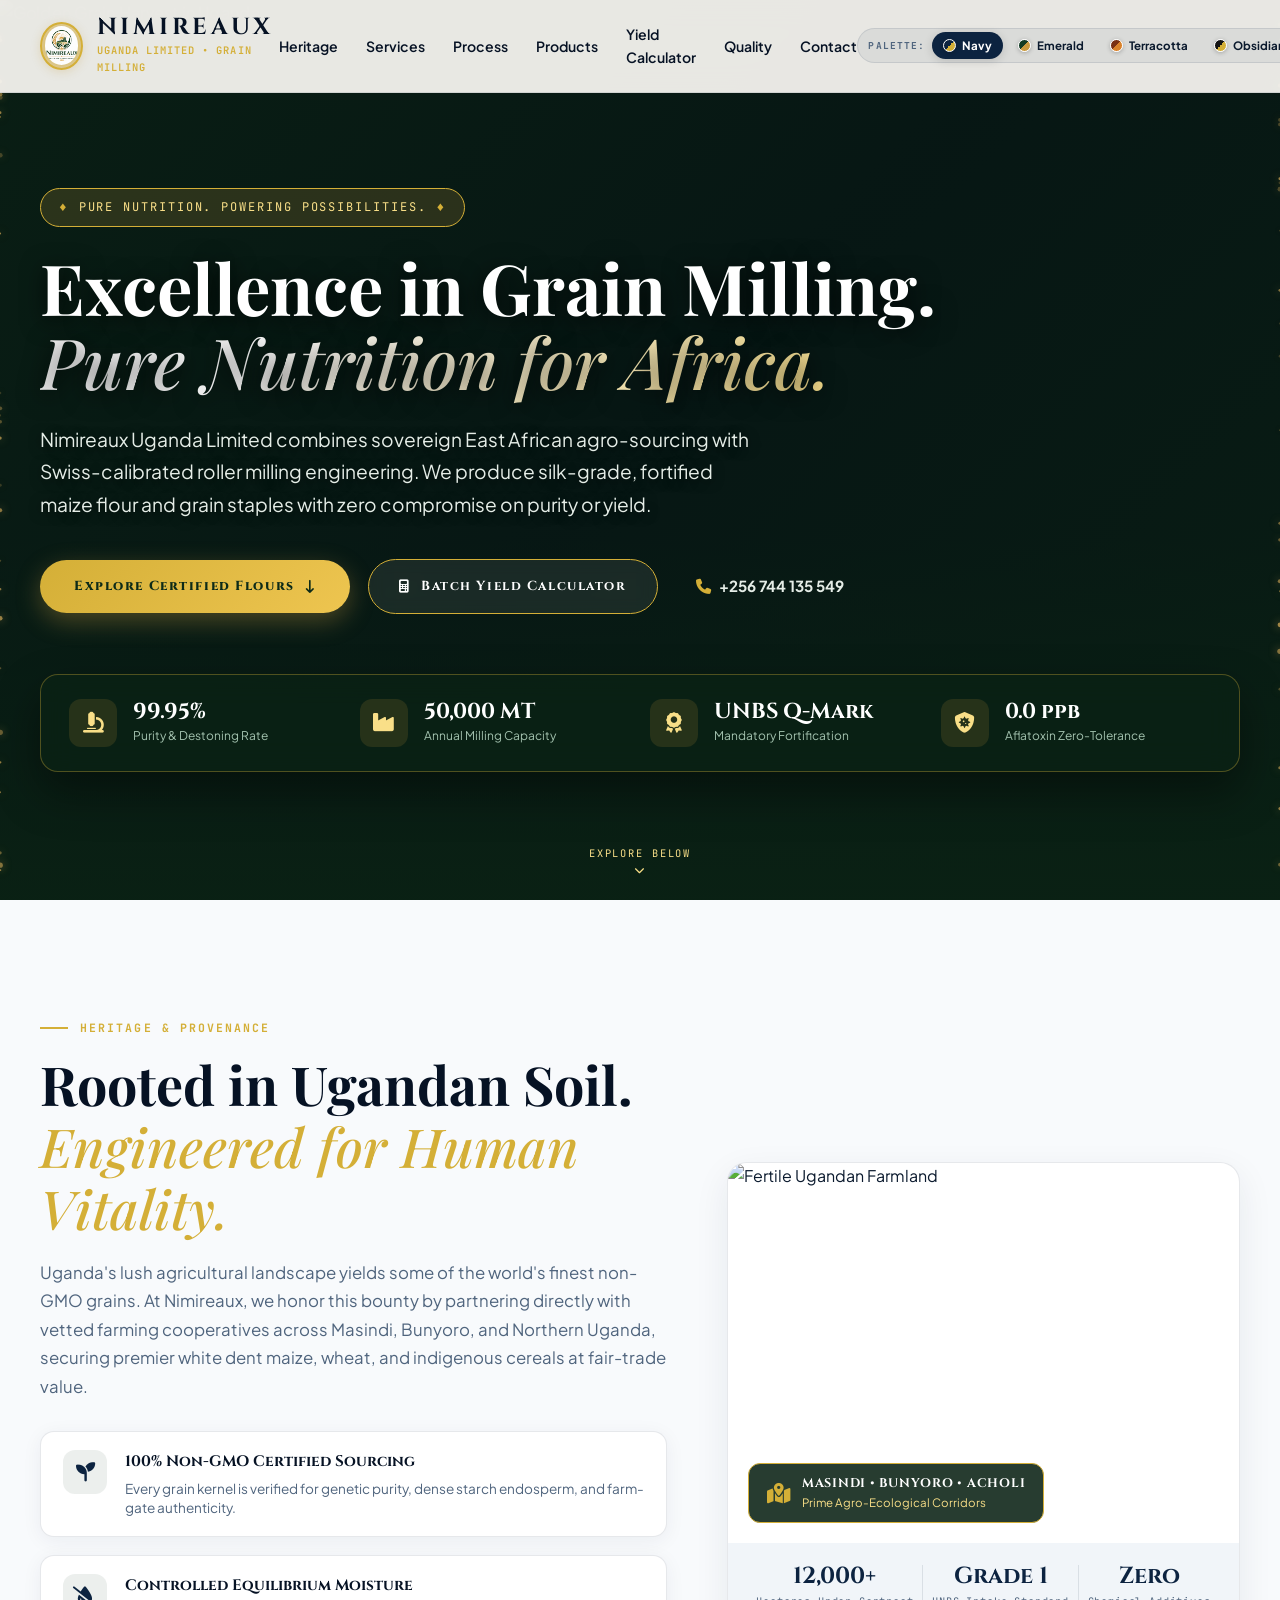
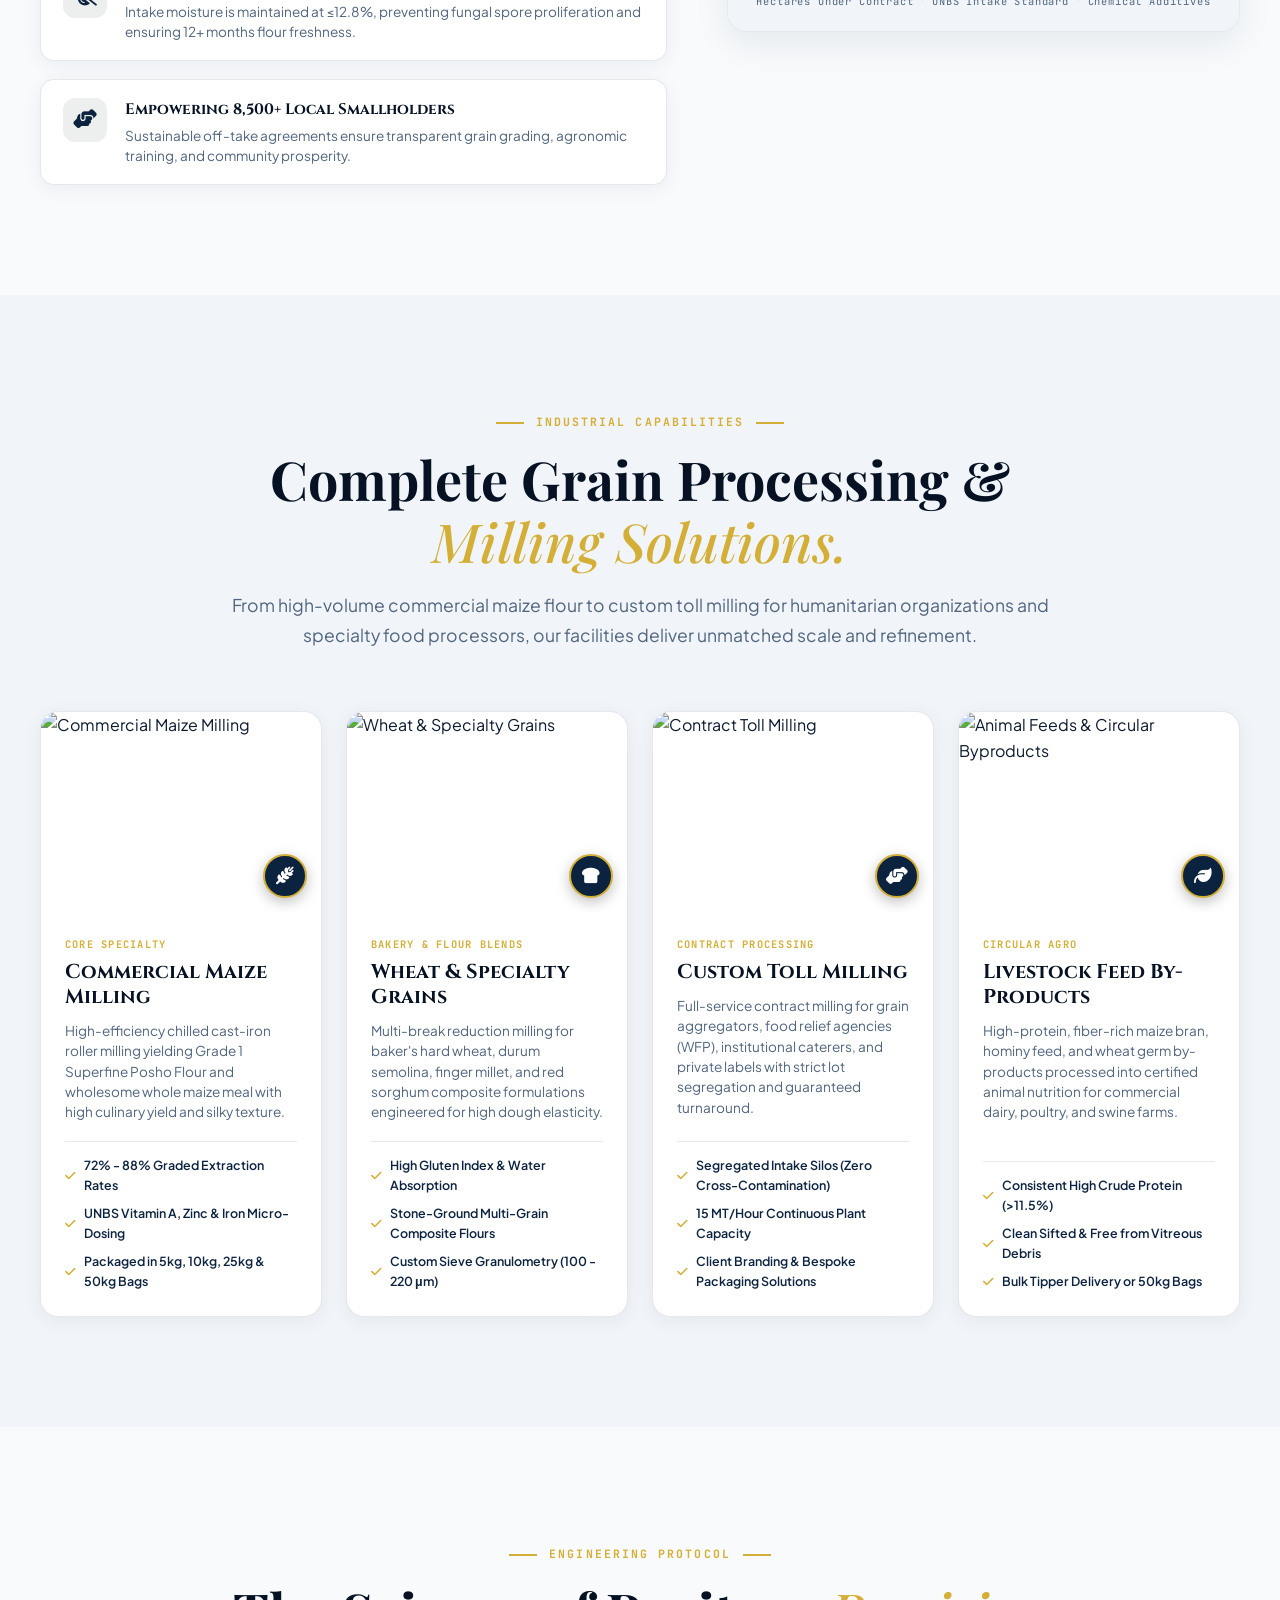
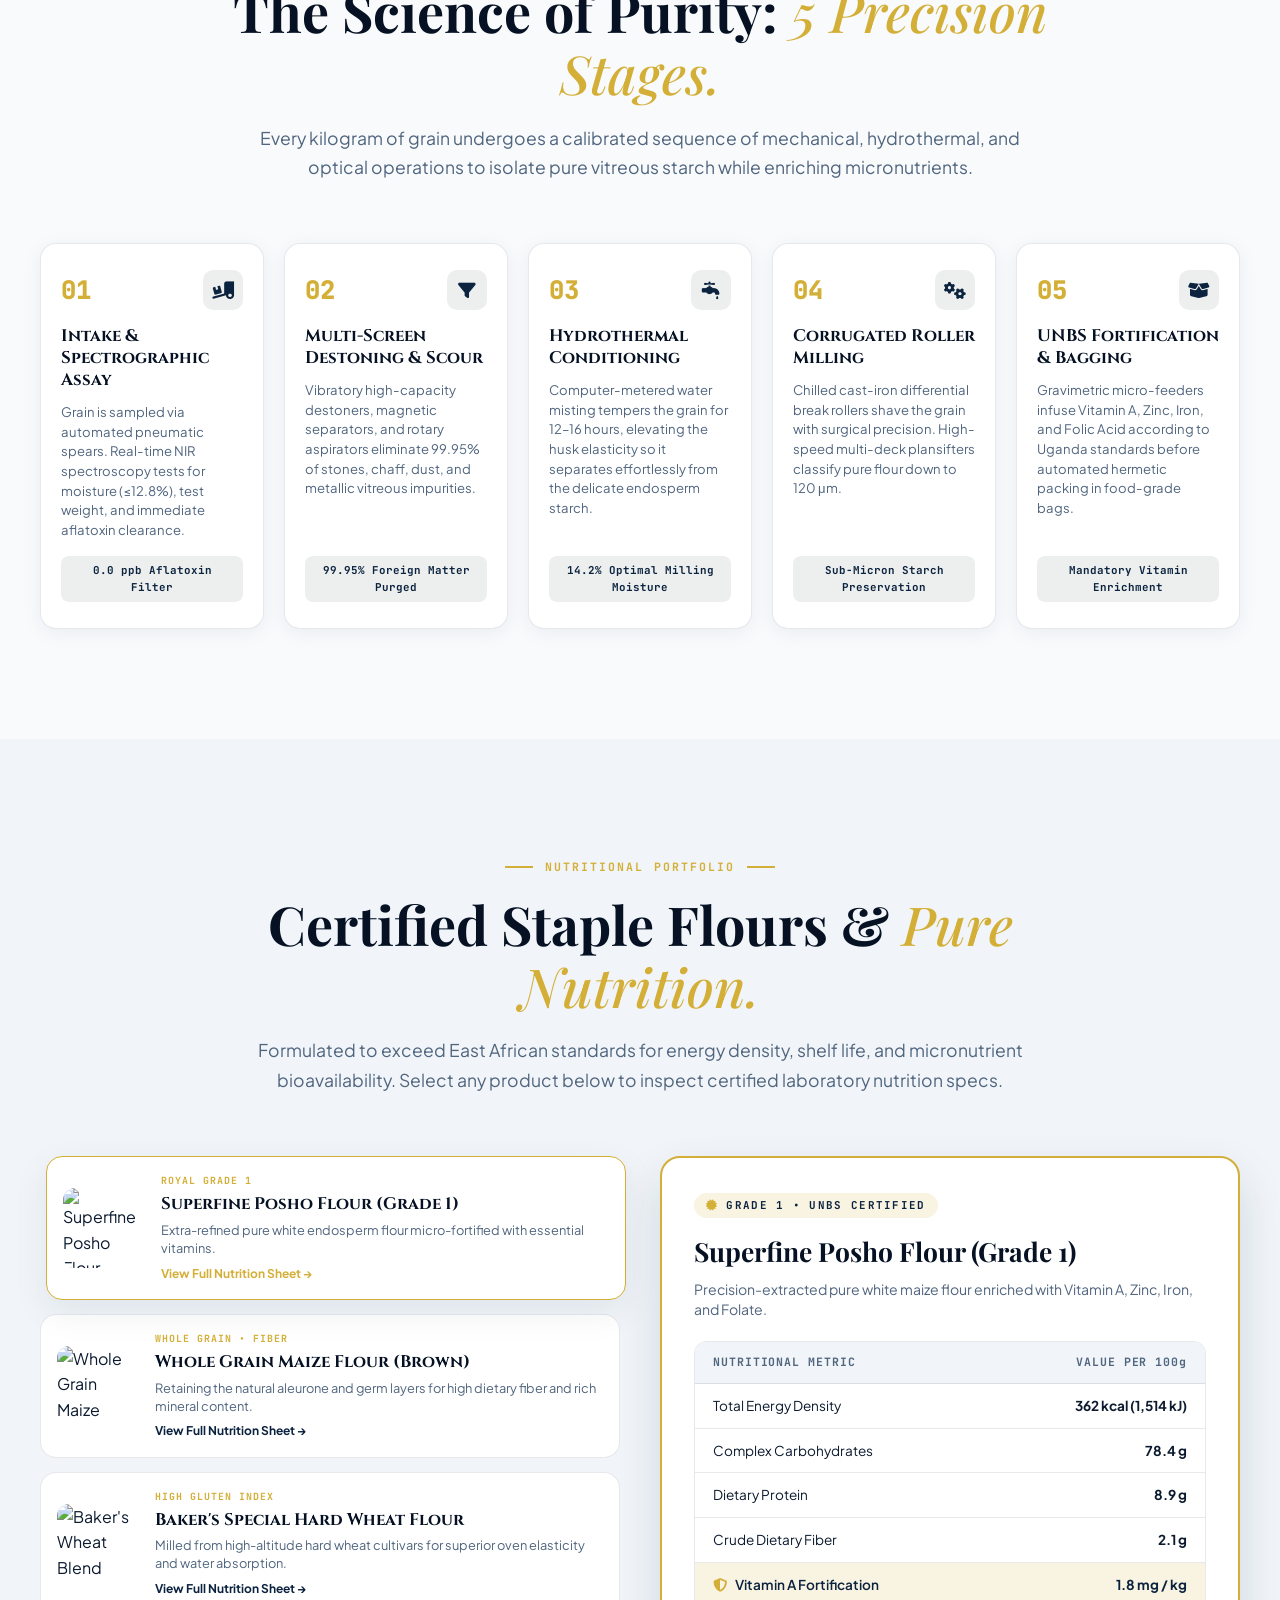
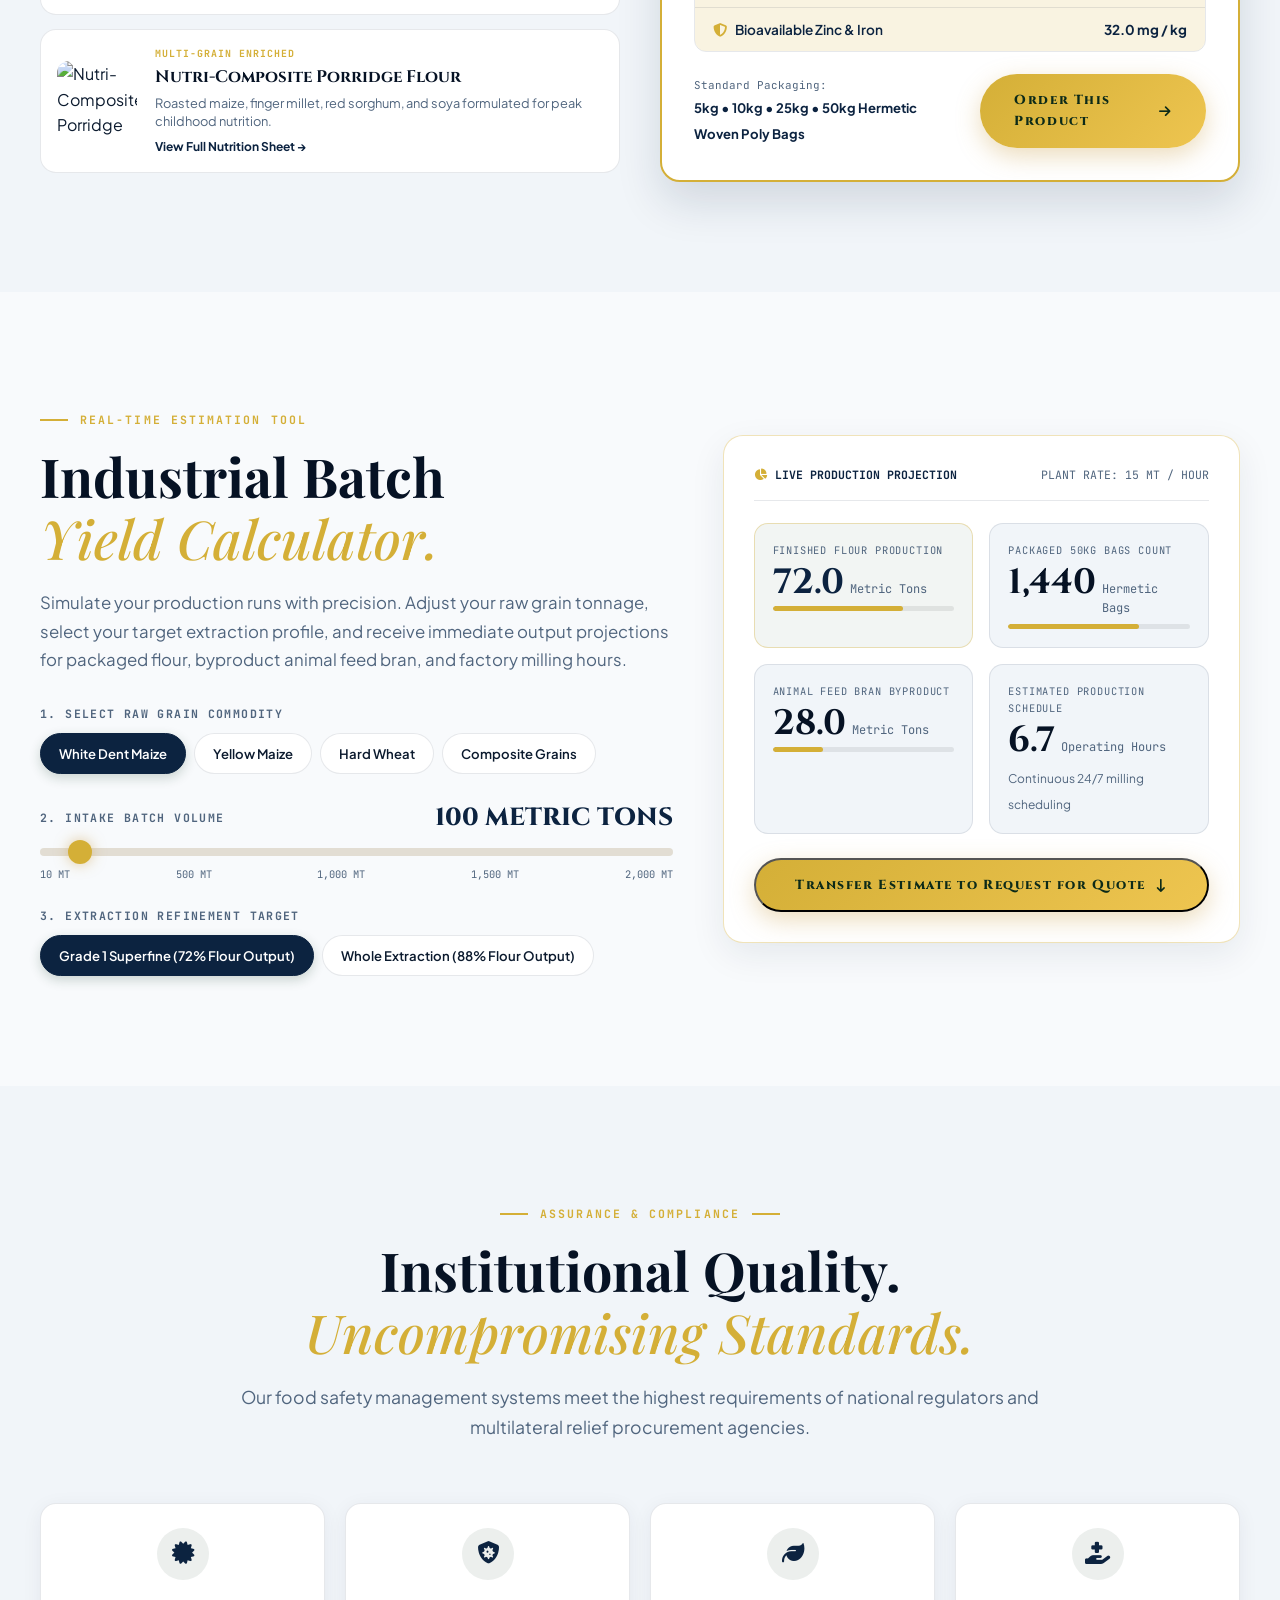
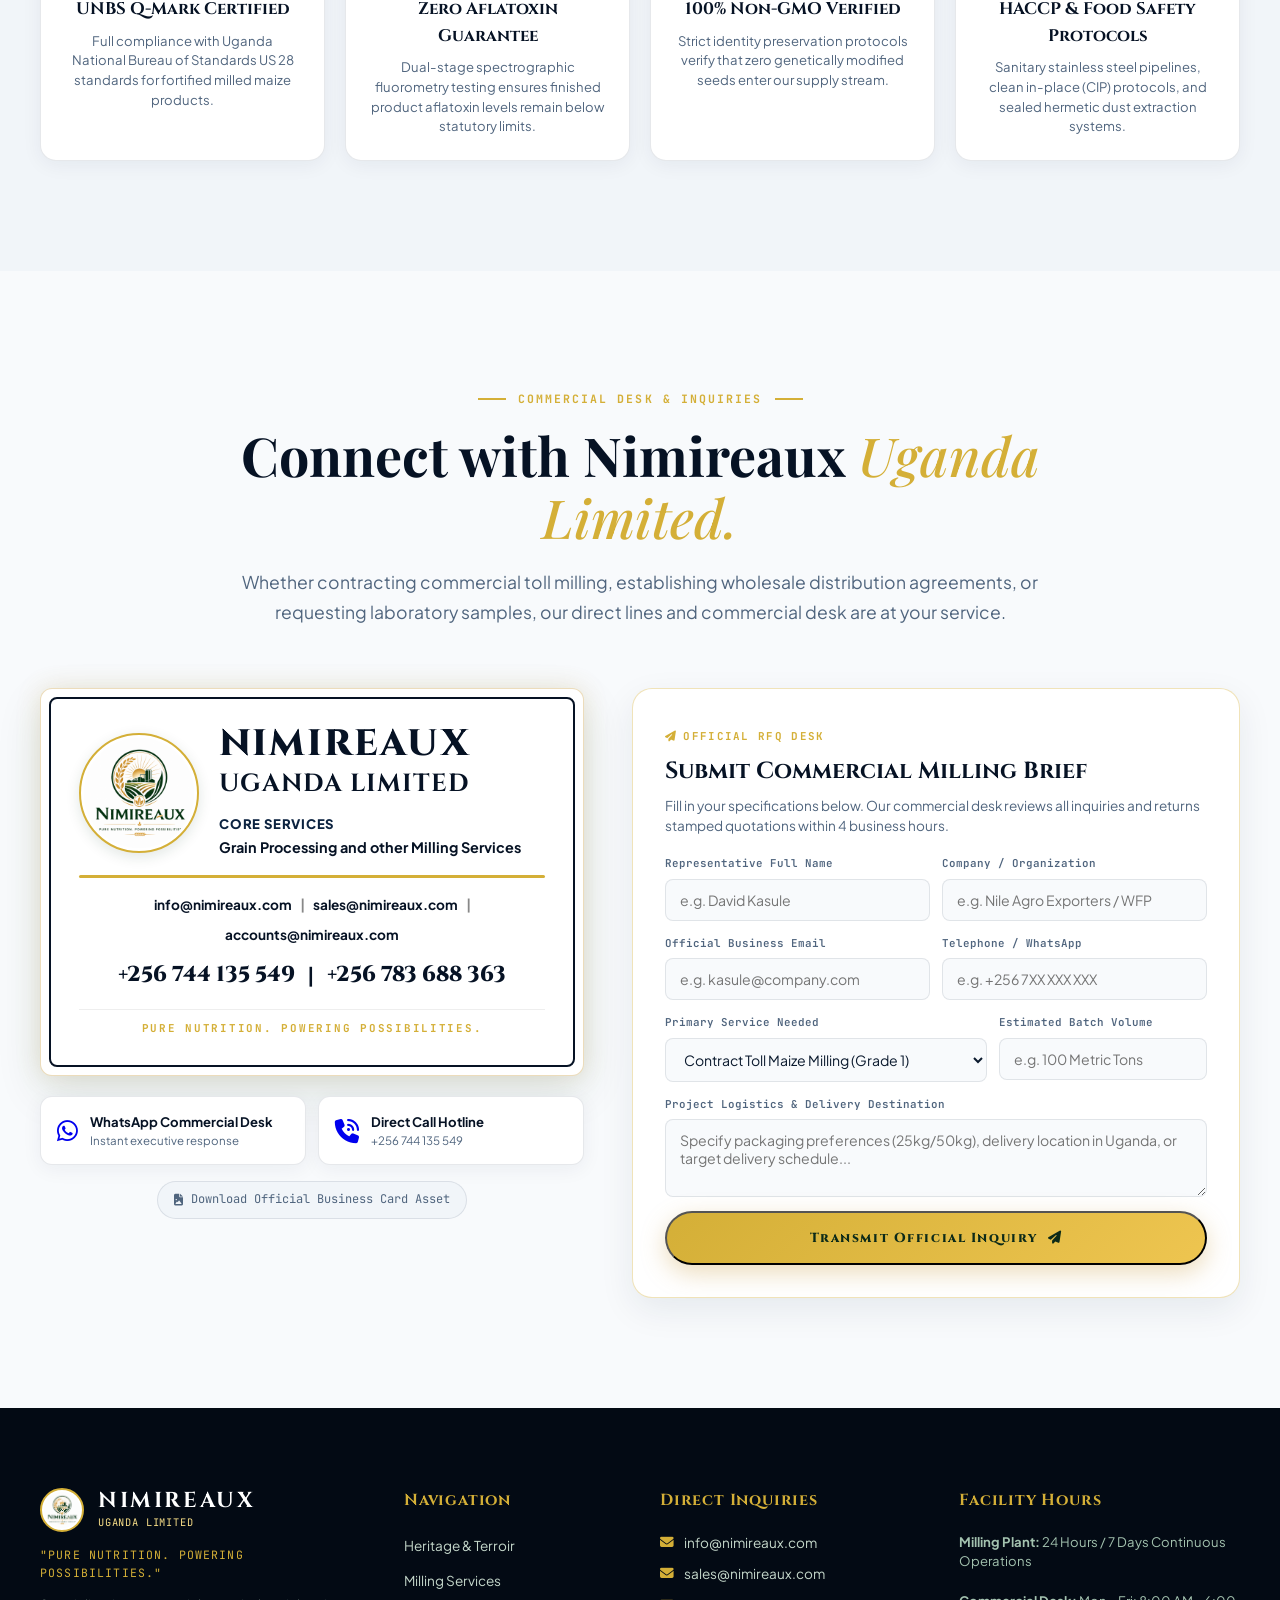
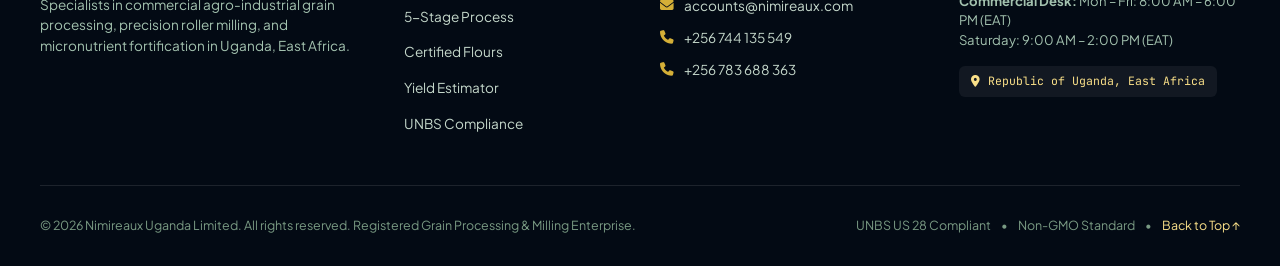
==== commit 16dc7934: "feat: add 4 rich luxury color palettes with live interactive switcher in excellence edition" ====
--- a/excellence/index.html
+++ b/excellence/index.html
@@ -57,6 +57,28 @@
 
       <!-- Right Action Tools -->
       <div class="nav-actions">
+        
+        <!-- Live Color Palette Switcher -->
+        <div class="palette-switcher-bar">
+          <span class="ps-label">PALETTE:</span>
+          <button type="button" class="palette-btn active" data-color="navy" onclick="switchColorPalette('navy')" title="Royal Midnight Navy & Gold">
+            <span class="palette-dot" style="background: linear-gradient(135deg, #0c2340 50%, #d4af37 50%);"></span>
+            <span>Navy</span>
+          </button>
+          <button type="button" class="palette-btn" data-color="emerald" onclick="switchColorPalette('emerald')" title="Imperial Emerald & Harvest Gold">
+            <span class="palette-dot" style="background: linear-gradient(135deg, #123c23 50%, #c99a3e 50%);"></span>
+            <span>Emerald</span>
+          </button>
+          <button type="button" class="palette-btn" data-color="terracotta" onclick="switchColorPalette('terracotta')" title="Tuscan Terracotta & Bronze">
+            <span class="palette-dot" style="background: linear-gradient(135deg, #7a3114 50%, #d9822b 50%);"></span>
+            <span>Terracotta</span>
+          </button>
+          <button type="button" class="palette-btn" data-color="obsidian" onclick="switchColorPalette('obsidian')" title="Obsidian Noir & 24K Gold">
+            <span class="palette-dot" style="background: linear-gradient(135deg, #141414 50%, #d4af37 50%);"></span>
+            <span>Obsidian</span>
+          </button>
+        </div>
+
         <!-- Sound Chime Toggle -->
         <button class="tool-btn" id="soundBtn" title="Toggle Acoustic Feedback" aria-label="Toggle Sound">
           <i class="fa-solid fa-volume-high" id="soundIcon"></i>
--- a/excellence/styles.css
+++ b/excellence/styles.css
@@ -3,8 +3,45 @@
    FLUID VERTICAL SCROLL LUXURY DESIGN SYSTEM
    ========================================================================== */
 
-:root {
-  /* Rich Imperial Colors */
+:root, [data-palette="navy"] {
+  /* THEME 1: ROYAL MIDNIGHT NAVY & 24K GOLD (Default) */
+  --c-forest-deep: #061224;
+  --c-forest-primary: #0c2340;
+  --c-forest-medium: #14355f;
+  --c-forest-light: #1e4a82;
+  --c-forest-glow: #38bdf8;
+
+  --c-gold-pure: #d4af37;
+  --c-gold-glow: #eec550;
+  --c-gold-light: #f9df88;
+  --c-gold-pale: rgba(212, 175, 55, 0.15);
+
+  --c-bg-alabaster: #f8fafc;
+  --c-bg-ivory: #f1f5f9;
+  --c-bg-card: #ffffff;
+  --c-bg-dark-emerald: #030a14;
+
+  --c-text-main: #0b1a2e;
+  --c-text-muted: #50657e;
+  --c-text-light: #ffffff;
+  --c-text-ivory: #f8fafc;
+
+  --c-border-light: rgba(12, 35, 64, 0.1);
+  --c-border-gold: rgba(212, 175, 55, 0.35);
+
+  --font-serif-royal: 'Playfair Display', Georgia, serif;
+  --font-roman: 'Cinzel', serif;
+  --font-sans: 'Plus Jakarta Sans', -apple-system, BlinkMacSystemFont, sans-serif;
+  --font-mono: 'JetBrains Mono', monospace;
+
+  --ease-fluid: cubic-bezier(0.16, 1, 0.3, 1);
+  --shadow-subtle: 0 4px 20px rgba(12, 35, 64, 0.06);
+  --shadow-card: 0 12px 35px rgba(12, 35, 64, 0.08);
+  --shadow-hover: 0 20px 45px rgba(12, 35, 64, 0.14);
+}
+
+[data-palette="emerald"] {
+  /* THEME 2: IMPERIAL EMERALD & HARVEST GOLD (Agricultural Royalty) */
   --c-forest-deep: #0a2114;
   --c-forest-primary: #123c23;
   --c-forest-medium: #194e2e;
@@ -14,7 +51,7 @@
   --c-gold-pure: #c99a3e;
   --c-gold-glow: #dfb15b;
   --c-gold-light: #f3cf7a;
-  --c-gold-pale: rgba(201, 154, 62, 0.12);
+  --c-gold-pale: rgba(201, 154, 62, 0.14);
 
   --c-bg-alabaster: #fcfaf6;
   --c-bg-ivory: #f7f3ea;
@@ -29,15 +66,71 @@
   --c-border-light: rgba(18, 60, 35, 0.1);
   --c-border-gold: rgba(201, 154, 62, 0.35);
 
-  --font-serif-royal: 'Playfair Display', Georgia, serif;
-  --font-roman: 'Cinzel', serif;
-  --font-sans: 'Plus Jakarta Sans', -apple-system, BlinkMacSystemFont, sans-serif;
-  --font-mono: 'JetBrains Mono', monospace;
-
-  --ease-fluid: cubic-bezier(0.16, 1, 0.3, 1);
   --shadow-subtle: 0 4px 20px rgba(18, 60, 35, 0.06);
   --shadow-card: 0 12px 35px rgba(18, 60, 35, 0.08);
   --shadow-hover: 0 20px 45px rgba(18, 60, 35, 0.14);
+}
+
+[data-palette="terracotta"] {
+  /* THEME 3: TUSCAN TERRACOTTA & WARM BRONZE (Earthy Mediterranean Luxury) */
+  --c-forest-deep: #1e0e06;
+  --c-forest-primary: #7a3114;
+  --c-forest-medium: #9c421e;
+  --c-forest-light: #be582a;
+  --c-forest-glow: #f97316;
+
+  --c-gold-pure: #d9822b;
+  --c-gold-glow: #f09e46;
+  --c-gold-light: #fbc27b;
+  --c-gold-pale: rgba(217, 130, 43, 0.15);
+
+  --c-bg-alabaster: #faf7f2;
+  --c-bg-ivory: #f4ece1;
+  --c-bg-card: #ffffff;
+  --c-bg-dark-emerald: #140803;
+
+  --c-text-main: #2b1308;
+  --c-text-muted: #7d5947;
+  --c-text-light: #ffffff;
+  --c-text-ivory: #faf7f2;
+
+  --c-border-light: rgba(122, 49, 20, 0.1);
+  --c-border-gold: rgba(217, 130, 43, 0.35);
+
+  --shadow-subtle: 0 4px 20px rgba(122, 49, 20, 0.06);
+  --shadow-card: 0 12px 35px rgba(122, 49, 20, 0.08);
+  --shadow-hover: 0 20px 45px rgba(122, 49, 20, 0.14);
+}
+
+[data-palette="obsidian"] {
+  /* THEME 4: OBSIDIAN NOIR & PURE 24K GOLD (Black-Tie Haute Couture) */
+  --c-forest-deep: #050505;
+  --c-forest-primary: #141414;
+  --c-forest-medium: #222222;
+  --c-forest-light: #363636;
+  --c-forest-glow: #eab308;
+
+  --c-gold-pure: #d4af37;
+  --c-gold-glow: #f5cf53;
+  --c-gold-light: #fce48b;
+  --c-gold-pale: rgba(212, 175, 55, 0.18);
+
+  --c-bg-alabaster: #fcfcfc;
+  --c-bg-ivory: #f4f4f4;
+  --c-bg-card: #ffffff;
+  --c-bg-dark-emerald: #000000;
+
+  --c-text-main: #111111;
+  --c-text-muted: #555555;
+  --c-text-light: #ffffff;
+  --c-text-ivory: #fcfcfc;
+
+  --c-border-light: rgba(0, 0, 0, 0.1);
+  --c-border-gold: rgba(212, 175, 55, 0.4);
+
+  --shadow-subtle: 0 4px 20px rgba(0, 0, 0, 0.06);
+  --shadow-card: 0 12px 35px rgba(0, 0, 0, 0.09);
+  --shadow-hover: 0 20px 45px rgba(0, 0, 0, 0.16);
 }
 
 *, *::before, *::after {
@@ -219,6 +312,63 @@
   display: flex;
   align-items: center;
   gap: 14px;
+}
+
+/* Palette Switcher Pills in Navbar */
+.palette-switcher-bar {
+  display: flex;
+  align-items: center;
+  gap: 4px;
+  background: rgba(12, 35, 64, 0.06);
+  border: 1px solid var(--c-border-light);
+  padding: 3px 6px;
+  border-radius: 999px;
+}
+
+.ps-label {
+  font-family: var(--font-mono);
+  font-size: 0.6rem;
+  letter-spacing: 0.12em;
+  color: var(--c-text-muted);
+  font-weight: 700;
+  margin-left: 4px;
+  margin-right: 2px;
+}
+
+.palette-btn {
+  background: transparent;
+  border: 1px solid transparent;
+  cursor: pointer;
+  display: flex;
+  align-items: center;
+  gap: 6px;
+  padding: 5px 10px;
+  border-radius: 999px;
+  font-family: var(--font-sans);
+  font-size: 0.72rem;
+  font-weight: 700;
+  color: var(--c-text-main);
+  transition: all 0.2s ease;
+}
+
+.palette-dot {
+  width: 13px;
+  height: 13px;
+  border-radius: 50%;
+  border: 1.5px solid #ffffff;
+  box-shadow: 0 1px 4px rgba(0, 0, 0, 0.25);
+  display: inline-block;
+  flex-shrink: 0;
+}
+
+.palette-btn:hover {
+  background: rgba(0, 0, 0, 0.06);
+}
+
+.palette-btn.active {
+  background: var(--c-forest-primary);
+  color: #ffffff;
+  box-shadow: 0 2px 10px rgba(0, 0, 0, 0.15);
 }
 
 .tool-btn {
